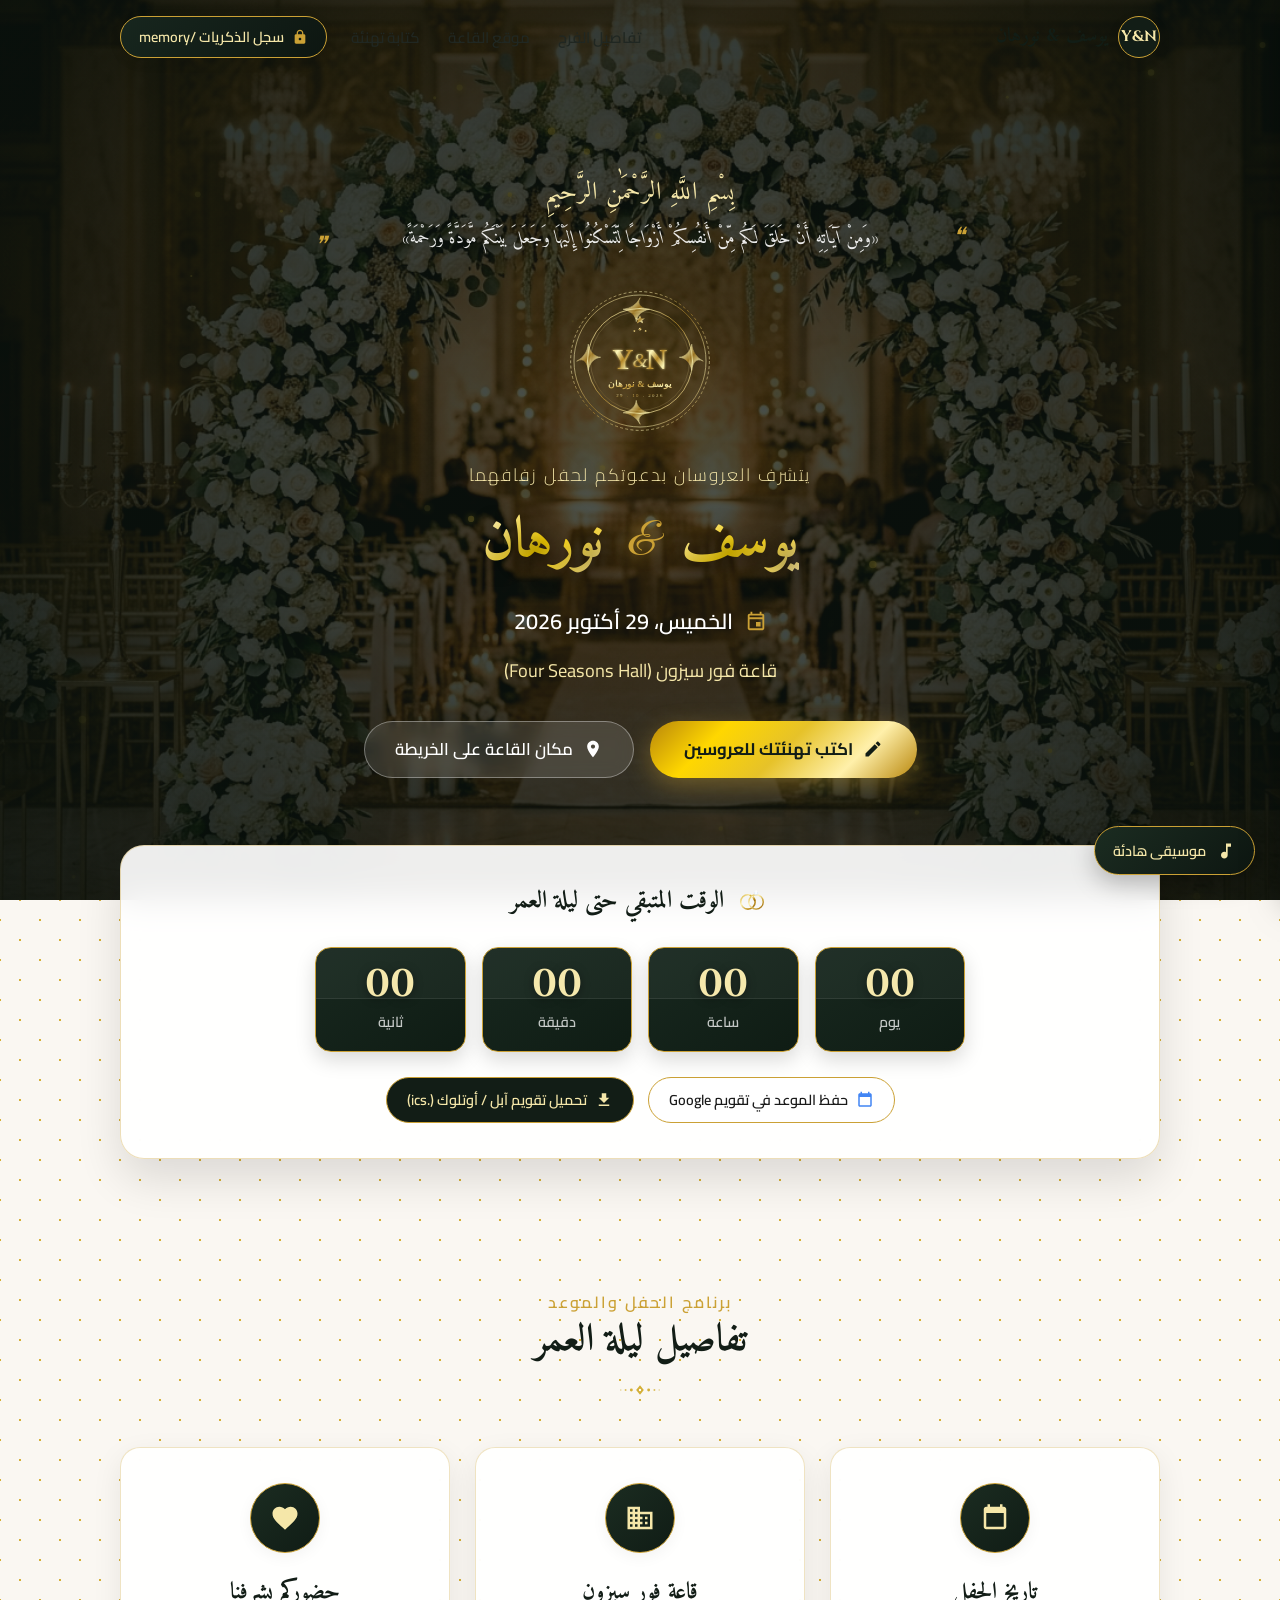
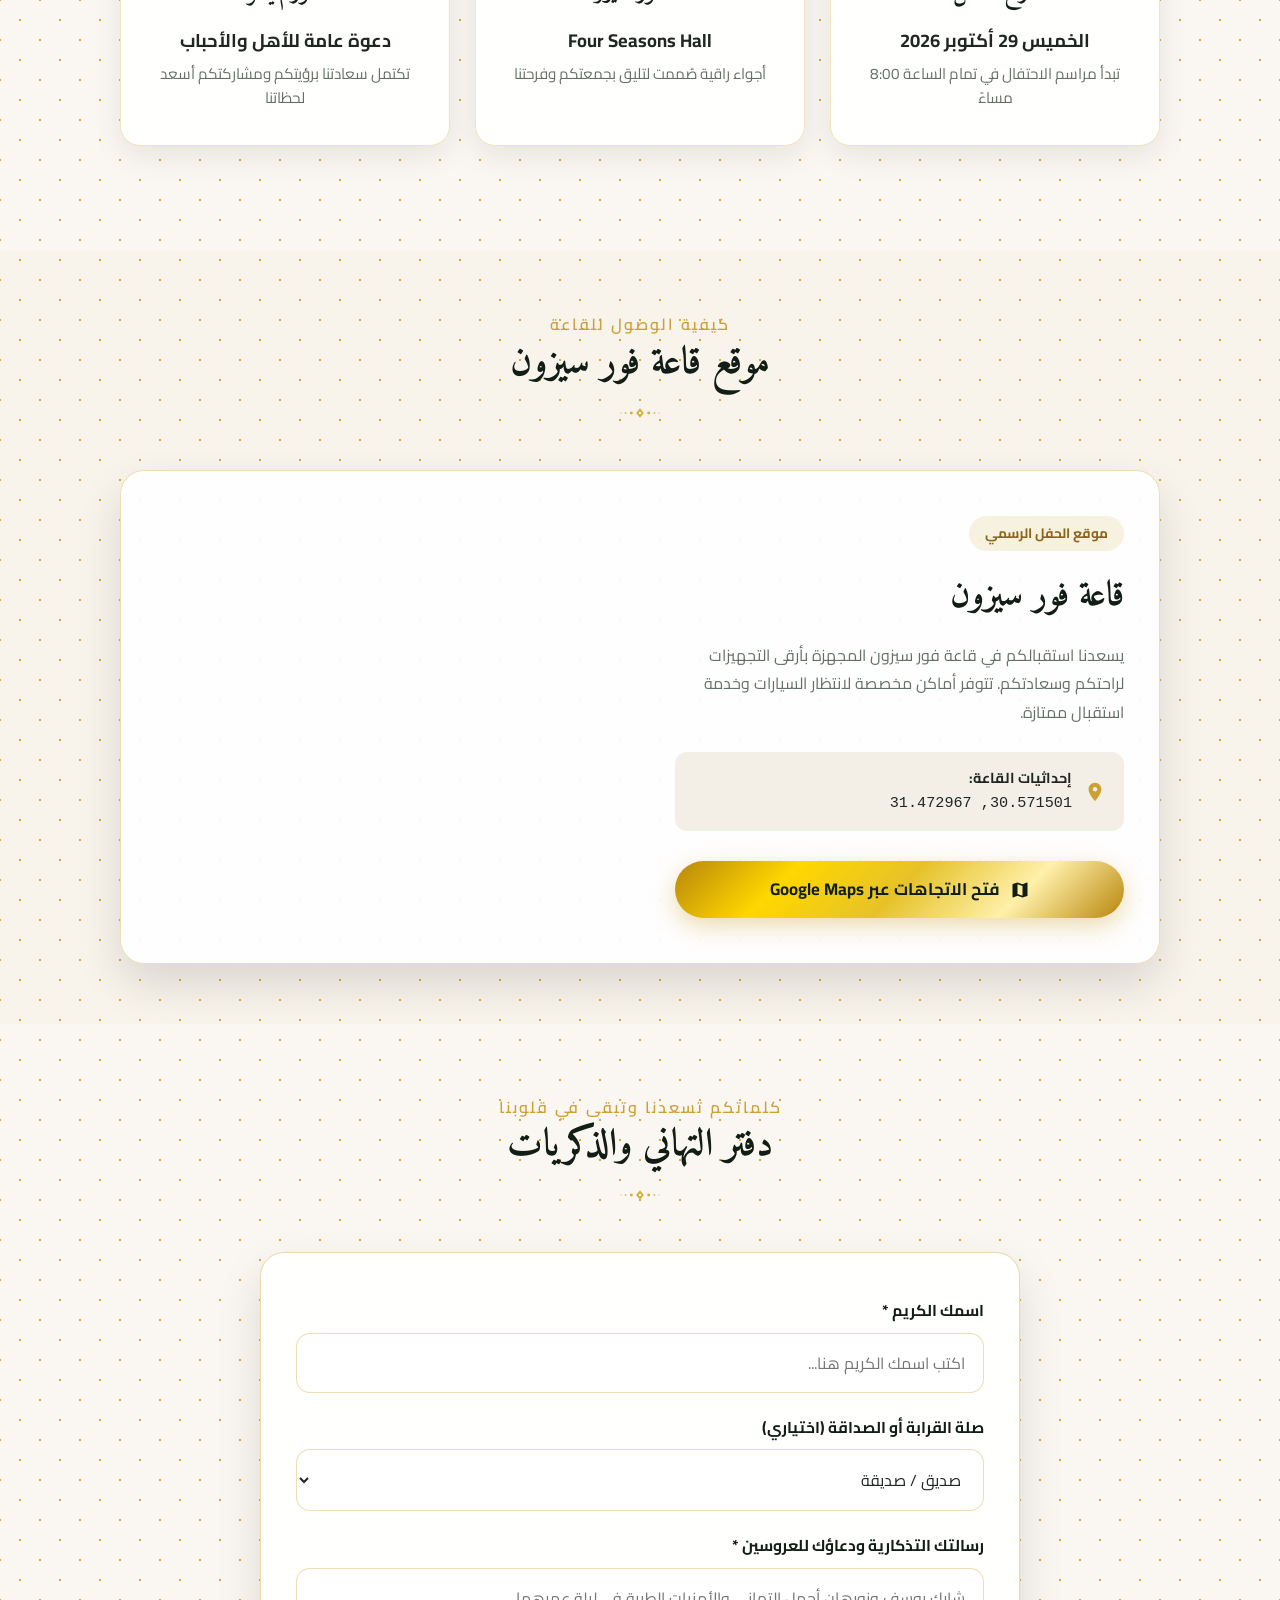
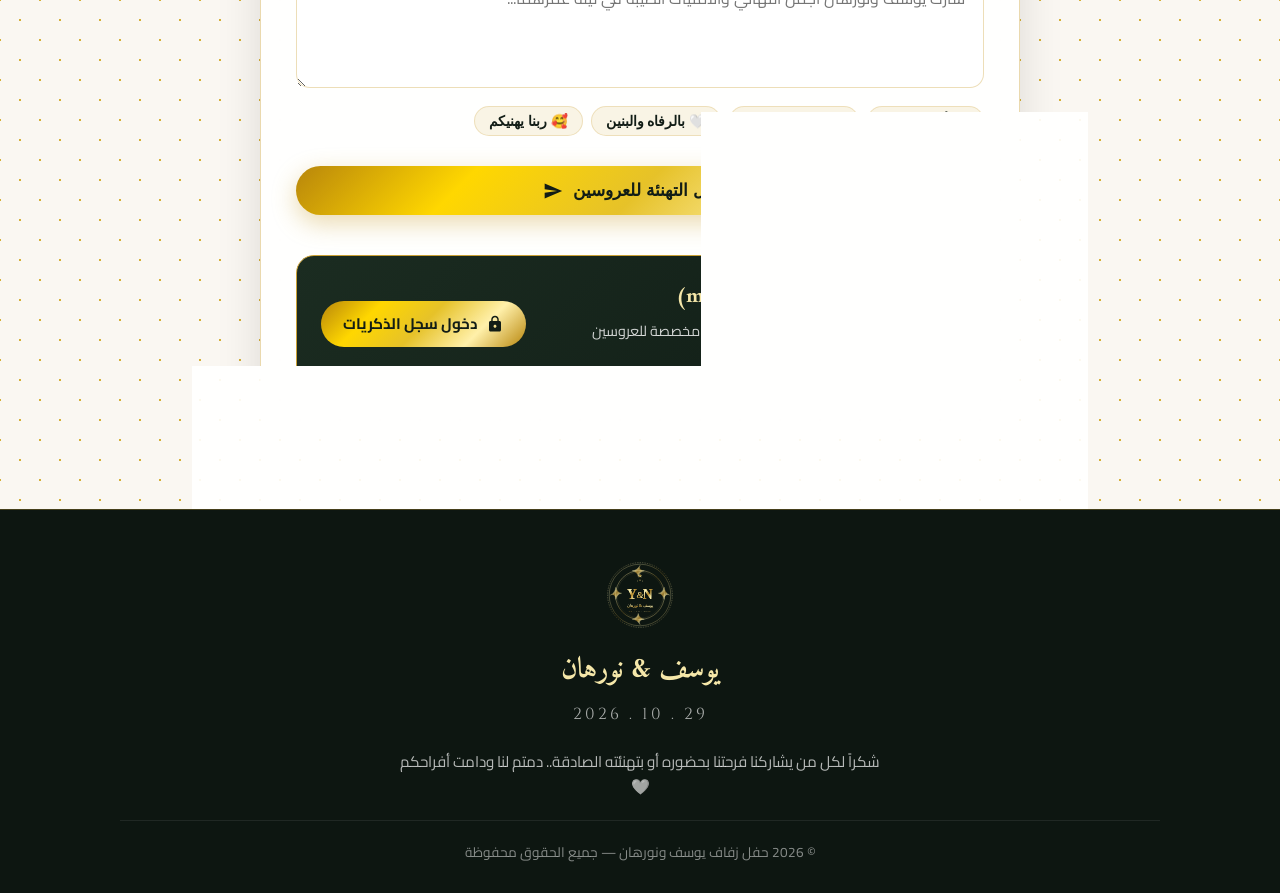
==== weding/index.html @ bd4fce5c "Add files via upload" ====
<!DOCTYPE html>
<html lang="ar" dir="rtl">
<head>
  <meta charset="UTF-8">
  <meta name="viewport" content="width=device-width, initial-scale=1.0, viewport-fit=cover">
  <title>دعوة زفاف يوسف & نورهان | Yousef & Norhan</title>
  
  <!-- Mobile & Theme Tags -->
  <meta name="theme-color" content="#121d16">
  <meta name="apple-mobile-web-app-capable" content="yes">
  <meta name="apple-mobile-web-app-status-bar-style" content="black-translucent">
  
  <!-- SEO & Social Meta Tags -->
  <meta name="description" content="يتشرف يوسف ونورهان بدعوتكم لحضور حفل زفافهما المبارك يوم الخميس 29/10/2026 في قاعة فور سيزون.">
  <meta property="og:title" content="دعوة زفاف يوسف & نورهان 💍">
  <meta property="og:description" content="يسعدنا مشاركتكم فرحتنا يوم الخميس 29/10/2026 بقاعة فور سيزون">
  <meta property="og:image" content="assets/images/hero-bg.jpg">
  <meta property="og:type" content="website">

  <!-- Favicon -->
  <link rel="icon" type="image/svg+xml" href="assets/images/favicon.svg">

  <!-- Styles -->
  <link rel="stylesheet" href="css/main.css">
</head>
<body>

  <!-- خلفية الجزيئات الذهبية المتلألئة -->
  <canvas id="particlesCanvas"></canvas>

  <!-- شريط التنقل العلوي المتجاوب -->
  <header class="site-header">
    <div class="container nav-wrap">
      <a href="#hero" class="brand-monogram">
        <div class="monogram-mini">Y&N</div>
        <span class="brand-text">يوسف & نورهان</span>
      </a>

      <!-- القائمة لأجهزة الكمبيوتر والتابلت -->
      <nav class="desktop-nav">
        <ul class="nav-links">
          <li><a href="#details" class="nav-link">تفاصيل الفرح</a></li>
          <li><a href="#location" class="nav-link">موقع القاعة</a></li>
          <li><a href="#guestbook" class="nav-link">كتابة تهنئة</a></li>
          <li>
            <a href="memory" class="nav-memory-btn" title="سجل الذكريات للعروسين">
              <svg viewBox="0 0 24 24" width="16" height="16" fill="currentColor">
                <path d="M18 8h-1V6c0-2.76-2.24-5-5-5S7 3.24 7 6v2H6c-1.1 0-2 .9-2 2v10c0 1.1.9 2 2 2h12c1.1 0 2-.9 2-2V10c0-1.1-.9-2-2-2zm-6 9c-1.1 0-2-.9-2-2s.9-2 2-2 2 .9 2 2-.9 2-2 2zm3.1-9H8.9V6c0-1.71 1.39-3.1 3.1-3.1 1.71 0 3.1 1.39 3.1 3.1v2z"/>
              </svg>
              <span>سجل الذكريات /memory</span>
            </a>
          </li>
        </ul>
      </nav>

      <!-- أدوات التنقل السريع للهواتف الذكية -->
      <div class="mobile-nav-actions">
        <a href="memory" class="mobile-memory-pill" title="سجل الذكريات">
          <svg viewBox="0 0 24 24" width="15" height="15" fill="currentColor">
            <path d="M18 8h-1V6c0-2.76-2.24-5-5-5S7 3.24 7 6v2H6c-1.1 0-2 .9-2 2v10c0 1.1.9 2 2 2h12c1.1 0 2-.9 2-2V10c0-1.1-.9-2-2-2zm-6 9c-1.1 0-2-.9-2-2s.9-2 2-2 2 .9 2 2-.9 2-2 2zm3.1-9H8.9V6c0-1.71 1.39-3.1 3.1-3.1 1.71 0 3.1 1.39 3.1 3.1v2z"/>
          </svg>
          <span>الذكريات</span>
        </a>

        <button id="mobileMenuBtn" class="mobile-menu-toggle" aria-label="فتح القائمة الرئيسية">
          <span></span>
          <span></span>
          <span></span>
        </button>
      </div>
    </div>

    <!-- القائمة الجانبية المنسدلة للهواتف (Mobile Drawer) -->
    <div id="mobileNavDrawer" class="mobile-nav-drawer" aria-hidden="true">
      <div class="mobile-drawer-header">
        <div style="display: flex; align-items: center; gap: 8px;">
          <div class="monogram-mini">Y&N</div>
          <span class="brand-text">يوسف & نورهان</span>
        </div>
        <button id="closeDrawerBtn" class="close-drawer-btn" aria-label="إغلاق القائمة">✕</button>
      </div>

      <ul class="mobile-drawer-links">
        <li><a href="#hero" class="mobile-nav-link">🌸 الرئيسية</a></li>
        <li><a href="#details" class="mobile-nav-link">📅 تفاصيل الموعد والبرنامج</a></li>
        <li><a href="#location" class="mobile-nav-link">📍 موقع قاعة فور سيزون</a></li>
        <li><a href="#guestbook" class="mobile-nav-link">✍️ كتابة تهنئة للعروسين</a></li>
        <li>
          <a href="memory" class="mobile-nav-link memory-highlight">
            <span>📖 سجل الذكريات (/memory)</span>
            <span class="lock-tag">محمي 🔑</span>
          </a>
        </li>
      </ul>

      <div class="mobile-drawer-footer">
        <p>الخميس 29/10/2026 — قاعة فور سيزون</p>
      </div>
    </div>

    <!-- طبقة التعتيم الخلفية عند فتح القائمة على الهاتف -->
    <div id="drawerBackdrop" class="drawer-backdrop"></div>
  </header>

  <!-- القسم الرئيسي (Hero Section) -->
  <section id="hero" class="hero-section">
    <div class="hero-bg-media">
      <img src="assets/images/hero-bg.jpg" alt="قاعة الزفاف الملكية" loading="eager">
    </div>
    <div class="hero-overlay"></div>

    <div class="container hero-content">
      <!-- البسملة والآية الكريمة -->
      <div class="bismillah-text">بِسْمِ اللَّهِ الرَّحْمَٰنِ الرَّحِيمِ</div>
      <p class="quran-verse">
        «وَمِنْ آيَاتِهِ أَنْ خَلَقَ لَكُم مِّنْ أَنفُسِكُمْ أَزْوَاجًا لِّتَسْكُنُوا إِلَيْهَا وَجَعَلَ بَيْنَكُم مَّوَدَّةً وَرَحْمَةً»
      </p>

      <!-- الشعار الملكي بحرفي العروسين -->
      <div class="hero-monogram-frame">
        <img src="assets/images/monogram.svg" alt="شعار يوسف ونورهان" width="150" height="150">
      </div>

      <div class="invitation-intro">يتشرف العروسان بدعوتكم لحفل زفافهما</div>

      <!-- أسماء العروسين -->
      <div class="couple-names-wrap">
        <span class="groom-name">يوسف</span>
        <span class="couple-ampersand">&amp;</span>
        <span class="bride-name">نورهان</span>
      </div>

      <!-- تاريخ ومكان الحفل -->
      <div class="wedding-date-tagline">
        <svg viewBox="0 0 24 24" width="22" height="22">
          <path d="M19 4h-1V2h-2v2H8V2H6v2H5c-1.11 0-1.99.9-1.99 2L3 20c0 1.1.89 2 2 2h14c1.1 0 2-.9 2-2V6c0-1.1-.9-2-2-2zm0 16H5V10h14v10zm0-12H5V6h14v2zm-7 5h5v5h-5z"/>
        </svg>
        <span>الخميس، 29 أكتوبر 2026</span>
      </div>

      <div class="wedding-venue-tagline">
        <span>قاعة فور سيزون (Four Seasons Hall)</span>
      </div>

      <!-- أزرار التفاعل السريع -->
      <div class="hero-actions">
        <a href="#guestbook" class="btn-luxury-primary">
          <svg viewBox="0 0 24 24" width="20" height="20" fill="currentColor">
            <path d="M3 17.25V21h3.75L17.81 9.94l-3.75-3.75L3 17.25zM20.71 7.04c.39-.39.39-1.02 0-1.41l-2.34-2.34c-.39-.39-1.02-.39-1.41 0l-1.83 1.83 3.75 3.75 1.83-1.83z"/>
          </svg>
          <span>اكتب تهنئتك للعروسين</span>
        </a>

        <a href="#location" class="btn-luxury-secondary">
          <svg viewBox="0 0 24 24" width="20" height="20" fill="currentColor">
            <path d="M12 2C8.13 2 5 5.13 5 9c0 5.25 7 13 7 13s7-7.75 7-13c0-3.87-3.13-7-7-7zm0 9.5c-1.38 0-2.5-1.12-2.5-2.5s1.12-2.5 2.5-2.5 2.5 1.12 2.5 2.5-1.12 2.5-2.5 2.5z"/>
          </svg>
          <span>مكان القاعة على الخريطة</span>
        </a>
      </div>
    </div>
  </section>

  <!-- قسم العداد التنازلي وحفظ التاريخ -->
  <section class="countdown-section">
    <div class="container">
      <div class="countdown-card">
        <h3 class="countdown-title">
          <img src="assets/images/rings.svg" alt="خواتم الزفاف" width="36" height="24">
          <span>الوقت المتبقي حتى ليلة العمر</span>
        </h3>

        <div class="countdown-grid">
          <div class="countdown-box">
            <div class="countdown-number" id="cdDays">00</div>
            <div class="countdown-label">يوم</div>
          </div>
          <div class="countdown-box">
            <div class="countdown-number" id="cdHours">00</div>
            <div class="countdown-label">ساعة</div>
          </div>
          <div class="countdown-box">
            <div class="countdown-number" id="cdMinutes">00</div>
            <div class="countdown-label">دقيقة</div>
          </div>
          <div class="countdown-box">
            <div class="countdown-number" id="cdSeconds">00</div>
            <div class="countdown-label">ثانية</div>
          </div>
        </div>

        <div class="save-date-actions">
          <a id="btnSaveGoogle" class="btn-cal btn-cal-google" href="#">
            <svg viewBox="0 0 24 24" width="18" height="18" fill="#4285F4">
              <path d="M19 3h-1V1h-2v2H8V1H6v2H5c-1.1 0-2 .9-2 2v14c0 1.1.9 2 2 2h14c1.1 0 2-.9 2-2V5c0-1.1-.9-2-2-2zm0 16H5V8h14v11z"/>
            </svg>
            <span>حفظ الموعد في تقويم Google</span>
          </a>

          <a id="btnSaveIcs" class="btn-cal btn-cal-ics" href="#">
            <svg viewBox="0 0 24 24" width="18" height="18" fill="currentColor">
              <path d="M19 9h-4V3H9v6H5l7 7 7-7zM5 18v2h14v-2H5z"/>
            </svg>
            <span>تحميل تقويم آبل / أوتلوك (.ics)</span>
          </a>
        </div>
      </div>
    </div>
  </section>

  <!-- تفاصيل حفل الزفاف -->
  <section id="details" class="section-wrapper">
    <div class="container">
      <div class="section-header">
        <span class="section-subtitle">برنامج الحفل والموعد</span>
        <h2 class="section-title">تفاصيل ليلة العمر</h2>
        <img src="assets/images/divider.svg" alt="فاصل زخرفي" class="luxury-divider">
      </div>

      <div class="event-details-grid">
        <!-- بطاقة الموعد -->
        <div class="detail-card">
          <div class="detail-icon-wrap">
            <svg viewBox="0 0 24 24" width="30" height="30" fill="currentColor">
              <path d="M19 3h-1V1h-2v2H8V1H6v2H5c-1.1 0-2 .9-2 2v14c0 1.1.9 2 2 2h14c1.1 0 2-.9 2-2V5c0-1.1-.9-2-2-2zm0 16H5V8h14v11z"/>
            </svg>
          </div>
          <h3 class="detail-card-title">تاريخ الحفل</h3>
          <p class="detail-card-info">الخميس 29 أكتوبر 2026</p>
          <p class="detail-card-sub">تبدأ مراسم الاحتفال في تمام الساعة 8:00 مساءً</p>
        </div>

        <!-- بطاقة القاعة -->
        <div class="detail-card">
          <div class="detail-icon-wrap">
            <svg viewBox="0 0 24 24" width="30" height="30" fill="currentColor">
              <path d="M12 7V3H2v18h20V7H12zM6 19H4v-2h2v2zm0-4H4v-2h2v2zm0-4H4V9h2v2zm0-4H4V5h2v2zm4 12H8v-2h2v2zm0-4H8v-2h2v2zm0-4H8V9h2v2zm0-4H8V5h2v2zm10 12h-8v-2h2v-2h-2v-2h2v-2h-2V9h8v10zm-2-8h-2v2h2v-2zm0 4h-2v2h2v-2z"/>
            </svg>
          </div>
          <h3 class="detail-card-title">قاعة فور سيزون</h3>
          <p class="detail-card-info">Four Seasons Hall</p>
          <p class="detail-card-sub">أجواء راقية صُممت لتليق بجمعتكم وفرحتنا</p>
        </div>

        <!-- بطاقة الحضور -->
        <div class="detail-card">
          <div class="detail-icon-wrap">
            <svg viewBox="0 0 24 24" width="30" height="30" fill="currentColor">
              <path d="M12 21.35l-1.45-1.32C5.4 15.36 2 12.28 2 8.5 2 5.42 4.42 3 7.5 3c1.74 0 3.41.81 4.5 2.09C13.09 3.81 14.76 3 16.5 3 19.58 3 22 5.42 22 8.5c0 3.78-3.4 6.86-8.55 11.54L12 21.35z"/>
            </svg>
          </div>
          <h3 class="detail-card-title">حضوركم يشرفنا</h3>
          <p class="detail-card-info">دعوة عامة للأهل والأحباب</p>
          <p class="detail-card-sub">تكتمل سعادتنا برؤيتكم ومشاركتكم أسعد لحظاتنا</p>
        </div>
      </div>
    </div>
  </section>

  <!-- موقع القاعة على الخريطة -->
  <section id="location" class="section-wrapper" style="background: rgba(203, 161, 53, 0.04);">
    <div class="container">
      <div class="section-header">
        <span class="section-subtitle">كيفية الوصول للقاعة</span>
        <h2 class="section-title">موقع قاعة فور سيزون</h2>
        <img src="assets/images/divider.svg" alt="فاصل زخرفي" class="luxury-divider">
      </div>

      <div class="venue-map-card">
        <div class="venue-info-pane">
          <span class="venue-badge">موقع الحفل الرسمي</span>
          <h3 class="venue-hall-name">قاعة فور سيزون</h3>
          <p class="venue-desc">
            يسعدنا استقبالكم في قاعة فور سيزون المجهزة بأرقى التجهيزات لراحتكم وسعادتكم. تتوفر أماكن مخصصة لانتظار السيارات وخدمة استقبال ممتازة.
          </p>

          <div class="venue-coords-box">
            <svg viewBox="0 0 24 24" width="22" height="22">
              <path d="M12 2C8.13 2 5 5.13 5 9c0 5.25 7 13 7 13s7-7.75 7-13c0-3.87-3.13-7-7-7zm0 9.5c-1.38 0-2.5-1.12-2.5-2.5s1.12-2.5 2.5-2.5 2.5 1.12 2.5 2.5-1.12 2.5-2.5 2.5z"/>
            </svg>
            <div>
              <strong>إحداثيات القاعة:</strong><br>
              <span style="font-family: monospace; font-size: 0.95rem;">30.571501, 31.472967</span>
            </div>
          </div>

          <div>
            <a href="https://maps.google.com/?q=30.571501,31.472967" target="_blank" rel="noopener noreferrer" class="btn-luxury-primary" style="width: 100%;">
              <svg viewBox="0 0 24 24" width="20" height="20" fill="currentColor">
                <path d="M20.5 3l-.16.03L15 5.1 9 3 3.36 4.9c-.21.07-.36.25-.36.48V20.5c0 .28.22.5.5.5l.16-.03L9 18.9l6 2.1 5.64-1.9c.21-.07.36-.25.36-.48V3.5c0-.28-.22-.5-.5-.5zM15 19l-6-2.11V5l6 2.11V19z"/>
              </svg>
              <span>فتح الاتجاهات عبر Google Maps</span>
            </a>
          </div>
        </div>

        <div class="venue-map-pane">
          <!-- Google Maps Embed for Coordinates: 30.571501, 31.472967 -->
          <iframe 
            src="https://maps.google.com/maps?q=30.571501,31.472967&hl=ar&z=15&output=embed"
            allowfullscreen="" 
            loading="lazy" 
            referrerpolicy="no-referrer-when-downgrade"
            title="خريطة موقع قاعة فور سيزون">
          </iframe>
        </div>
      </div>
    </div>
  </section>

  <!-- سجل التهاني والرسائل التذكارية -->
  <section id="guestbook" class="guestbook-section">
    <div class="container">
      <div class="section-header">
        <span class="section-subtitle">كلماتكم تسعدنا وتبقى في قلوبنا</span>
        <h2 class="section-title">دفتر التهاني والذكريات</h2>
        <img src="assets/images/divider.svg" alt="فاصل زخرفي" class="luxury-divider">
      </div>

      <div class="guestbook-card">
        <form id="weddingGuestbookForm">
          <div class="form-group">
            <label for="guestName" class="form-label">اسمك الكريم *</label>
            <input type="text" id="guestName" class="form-input" placeholder="اكتب اسمك الكريم هنا..." required>
          </div>

          <div class="form-group">
            <label for="guestRelation" class="form-label">صلة القرابة أو الصداقة (اختياري)</label>
            <select id="guestRelation" class="form-select">
              <option value="صديق / صديقة">صديق / صديقة</option>
              <option value="عائلة العريس">عائلة العريس</option>
              <option value="عائلة العروسة">عائلة العروسة</option>
              <option value="زميل / زميلة عمل">زميل / زميلة عمل</option>
              <option value="أهل وأقارب">أهل وأقارب</option>
              <option value="مهنئ كريم">مهنئ كريم</option>
            </select>
          </div>

          <div class="form-group">
            <label for="guestMessage" class="form-label">رسالتك التذكارية ودعاؤك للعروسين *</label>
            <textarea id="guestMessage" class="form-textarea" placeholder="شارك يوسف ونورهان أجمل التهاني والأمنيات الطيبة في ليلة عمرهما..." required></textarea>

            <div class="quick-tags-wrap">
              <button type="button" class="tag-btn" data-text="ألف مبروك يا أجمل عرسان! 🎉💍">🎉 ألف مبروك</button>
              <button type="button" class="tag-btn" data-text="بارك الله لكما وبارك عليكما وجمع بينكما في خير ✨">✨ بارك الله لكما</button>
              <button type="button" class="tag-btn" data-text="بالرفاه والبنين وحياة كلها سعادة وهنا يا رب 🤍">🤍 بالرفاه والبنين</button>
              <button type="button" class="tag-btn" data-text="فرحتي بيكم متتوصفش، ربنا يسعدكم ويهنيكم دايماً 🥰">🥰 ربنا يهنيكم</button>
            </div>
          </div>

          <div class="submit-wrap">
            <button type="submit" id="btnSubmitWish" class="btn-luxury-primary" style="width: 100%;">
              <span>إرسال التهنئة للعروسين</span>
              <svg viewBox="0 0 24 24" width="20" height="20" fill="currentColor">
                <path d="M2.01 21L23 12 2.01 3 2 10l15 2-15 2z"/>
              </svg>
            </button>
          </div>

          <div id="feedbackSuccess" class="alert-feedback alert-success"></div>
          <div id="feedbackError" class="alert-feedback alert-error"></div>
        </form>

        <!-- رابط الانتقال لصفحة الذكريات المحمية -->
        <div class="memory-link-banner">
          <div class="memory-banner-text">
            <h4>📖 صفحة سجل الذكريات (/memory)</h4>
            <p>تُعرض كافة رسائل وتهاني الأحباب في صفحة مخصصة للعروسين ومحمية بكلمة مرور.</p>
          </div>
          <a href="memory" class="btn-enter-memory">
            <svg viewBox="0 0 24 24" width="18" height="18" fill="currentColor">
              <path d="M18 8h-1V6c0-2.76-2.24-5-5-5S7 3.24 7 6v2H6c-1.1 0-2 .9-2 2v10c0 1.1.9 2 2 2h12c1.1 0 2-.9 2-2V10c0-1.1-.9-2-2-2zm-6 9c-1.1 0-2-.9-2-2s.9-2 2-2 2 .9 2 2-.9 2-2 2zm3.1-9H8.9V6c0-1.71 1.39-3.1 3.1-3.1 1.71 0 3.1 1.39 3.1 3.1v2z"/>
            </svg>
            <span>دخول سجل الذكريات</span>
          </a>
        </div>
      </div>
    </div>
  </section>

  <!-- زر تشغيل الموسيقى الرومانسية الهادئة -->
  <button id="musicToggleBtn" class="floating-music-btn" aria-label="تشغيل موسيقى الزفاف الهادئة">
    <span class="music-icon">
      <svg viewBox="0 0 24 24" width="20" height="20" fill="currentColor">
        <path d="M12 3v10.55c-.59-.34-1.27-.55-2-.55-2.21 0-4 1.79-4 4s1.79 4 4 4 4-1.79 4-4V7h4V3h-6z"/>
      </svg>
    </span>
    <span class="music-label">موسيقى هادئة</span>
  </button>

  <!-- تذييل الصفحة -->
  <footer class="site-footer">
    <div class="container">
      <div class="footer-monogram">
        <img src="assets/images/monogram.svg" alt="Y & N" width="70" height="70">
      </div>
      <h3 class="footer-names">يوسف &amp; نورهان</h3>
      <p class="footer-date">29 . 10 . 2026</p>
      <p style="color: rgba(255, 255, 255, 0.7); max-width: 500px; margin: 0 auto 20px; font-size: 0.95rem;">
        شكراً لكل من يشاركنا فرحتنا بحضوره أو بتهنئته الصادقة.. دمتم لنا ودامت أفراحكم 🤍
      </p>
      <div class="footer-copyright">
        © 2026 حفل زفاف يوسف ونورهان — جميع الحقوق محفوظة
      </div>
    </div>
  </footer>

  <!-- Scripts -->
  <script src="js/audio.js"></script>
  <script src="js/app.js"></script>
</body>
</html>
---- weding/css/main.css ----
/* ==========================================================================
   دعوة زفاف يوسف ونورهان | Yousef & Norhan Wedding
   Design System & Luxury Wedding Styles
   ========================================================================== */

@import url('https://fonts.googleapis.com/css2?family=Amiri:ital,wght@0,400;0,700;1,400&family=Cairo:wght@300;400;600;700;900&family=Cinzel:wght@400;600;700;800&family=Playfair+Display:ital,wght@0,600;1,400&family=Great+Vibes&display=swap');

:root {
  /* Colors */
  --color-primary: #121d16;
  --color-primary-light: #1b2c21;
  --color-accent-gold: #cba135;
  --color-gold-light: #f5e7a9;
  --color-gold-dark: #8c6518;
  --color-bg-ivory: #faf7f2;
  --color-card-bg: rgba(255, 255, 255, 0.92);
  --color-text-main: #202722;
  --color-text-muted: #647067;
  --color-white: #ffffff;
  
  /* Gradients */
  --grad-gold: linear-gradient(135deg, #b8860b 0%, #ffd700 25%, #e6c229 50%, #fff0aa 75%, #b8860b 100%);
  --grad-gold-text: linear-gradient(135deg, #9b7214 0%, #d4af37 35%, #8f6515 70%, #d4af37 100%);
  --grad-royal-bg: linear-gradient(180deg, rgba(14, 23, 17, 0.94) 0%, rgba(20, 33, 25, 0.96) 100%);
  --grad-card-border: linear-gradient(135deg, rgba(203, 161, 53, 0.6) 0%, rgba(245, 231, 169, 0.2) 50%, rgba(140, 101, 24, 0.6) 100%);
  
  /* Shadows */
  --shadow-sm: 0 4px 15px rgba(0, 0, 0, 0.05);
  --shadow-md: 0 10px 30px rgba(0, 0, 0, 0.08);
  --shadow-lg: 0 20px 45px rgba(0, 0, 0, 0.12);
  --shadow-gold: 0 6px 20px rgba(203, 161, 53, 0.28);
  
  /* Fonts */
  --font-arabic-serif: 'Amiri', serif;
  --font-arabic-sans: 'Cairo', sans-serif;
  --font-english-display: 'Cinzel', serif;
  --font-script: 'Great Vibes', cursive;
}

/* Global Reset */
*, *::before, *::after {
  box-sizing: border-box;
  margin: 0;
  padding: 0;
}

html {
  scroll-behavior: smooth;
  font-size: 16px;
  direction: rtl;
}

body {
  font-family: var(--font-arabic-sans);
  background-color: var(--color-bg-ivory);
  color: var(--color-text-main);
  line-height: 1.7;
  overflow-x: hidden;
  position: relative;
  background-image: 
    radial-gradient(#d4af37 0.75px, transparent 0.75px), 
    radial-gradient(#d4af37 0.75px, var(--color-bg-ivory) 0.75px);
  background-size: 40px 40px;
  background-position: 0 0, 20px 20px;
}

/* Golden Particles Background Canvas */
#particlesCanvas {
  position: fixed;
  top: 0;
  left: 0;
  width: 100vw;
  height: 100vh;
  pointer-events: none;
  z-index: 1;
}

/* Typography Utilities */
.font-serif {
  font-family: var(--font-arabic-serif);
}

.gold-gradient-text {
  background: var(--grad-gold-text);
  -webkit-background-clip: text;
  -webkit-text-fill-color: transparent;
  display: inline-block;
}

/* Container */
.container {
  width: 100%;
  max-width: 1080px;
  margin: 0 auto;
  padding: 0 20px;
  position: relative;
  z-index: 2;
}

/* ==========================================================================
   Header & Navigation Bar
   ========================================================================== */
.site-header {
  position: fixed;
  top: 0;
  left: 0;
  width: 100%;
  z-index: 100;
  transition: all 0.4s ease;
  padding: 16px 0;
}

.site-header.scrolled {
  background: rgba(255, 255, 255, 0.94);
  backdrop-filter: blur(14px);
  box-shadow: 0 4px 20px rgba(0, 0, 0, 0.06);
  padding: 10px 0;
  border-bottom: 1px solid rgba(203, 161, 53, 0.25);
}

.nav-wrap {
  display: flex;
  align-items: center;
  justify-content: space-between;
}

.brand-monogram {
  display: flex;
  align-items: center;
  gap: 10px;
  text-decoration: none;
  color: var(--color-primary);
}

.monogram-mini {
  width: 42px;
  height: 42px;
  border-radius: 50%;
  background: var(--color-primary);
  border: 1px solid var(--color-accent-gold);
  display: flex;
  align-items: center;
  justify-content: center;
  color: var(--color-gold-light);
  font-family: var(--font-english-display);
  font-weight: 700;
  font-size: 15px;
  box-shadow: var(--shadow-sm);
}

.brand-text {
  font-family: var(--font-arabic-serif);
  font-size: 1.25rem;
  font-weight: 700;
  color: var(--color-primary);
}

.nav-links {
  display: flex;
  align-items: center;
  gap: 20px;
  list-style: none;
}

.nav-link {
  text-decoration: none;
  color: var(--color-text-main);
  font-weight: 600;
  font-size: 0.95rem;
  transition: color 0.3s ease;
  position: relative;
  padding: 6px 4px;
}

.nav-link:hover {
  color: var(--color-accent-gold);
}

.nav-memory-btn {
  display: inline-flex;
  align-items: center;
  gap: 8px;
  padding: 8px 18px;
  background: linear-gradient(135deg, #17261e 0%, #0d1611 100%);
  color: var(--color-gold-light) !important;
  border: 1px solid var(--color-accent-gold);
  border-radius: 30px;
  text-decoration: none;
  font-weight: 600;
  font-size: 0.9rem;
  transition: all 0.3s ease;
  box-shadow: var(--shadow-sm);
}

.nav-memory-btn:hover {
  transform: translateY(-2px);
  box-shadow: var(--shadow-gold);
  background: linear-gradient(135deg, #22372b 0%, #17261e 100%);
}

.nav-memory-btn svg {
  fill: var(--color-accent-gold);
}

/* Mobile Header Actions */
.mobile-nav-actions {
  display: none;
  align-items: center;
  gap: 10px;
}

.mobile-memory-pill {
  display: inline-flex;
  align-items: center;
  gap: 6px;
  padding: 6px 13px;
  background: linear-gradient(135deg, #17261e 0%, #0d1611 100%);
  color: var(--color-gold-light) !important;
  border: 1px solid var(--color-accent-gold);
  border-radius: 20px;
  text-decoration: none;
  font-weight: 700;
  font-size: 0.82rem;
  transition: all 0.2s ease;
}

.mobile-memory-pill:active {
  transform: scale(0.96);
}

.mobile-memory-pill svg {
  fill: var(--color-accent-gold);
}

.mobile-menu-toggle {
  background: rgba(255, 255, 255, 0.95);
  border: 1.5px solid var(--color-accent-gold);
  width: 42px;
  height: 42px;
  border-radius: 12px;
  display: flex;
  flex-direction: column;
  align-items: center;
  justify-content: center;
  gap: 5px;
  cursor: pointer;
  padding: 0;
  transition: all 0.25s ease;
  box-shadow: var(--shadow-sm);
}

.mobile-menu-toggle span {
  display: block;
  width: 20px;
  height: 2px;
  background-color: var(--color-primary);
  border-radius: 2px;
  transition: all 0.3s ease;
}

.mobile-menu-toggle:active {
  transform: scale(0.94);
  background: var(--color-gold-light);
}

/* Mobile Drawer Overlay */
.drawer-backdrop {
  position: fixed;
  top: 0;
  left: 0;
  width: 100vw;
  height: 100vh;
  background: rgba(0, 0, 0, 0.65);
  backdrop-filter: blur(5px);
  -webkit-backdrop-filter: blur(5px);
  z-index: 1000;
  opacity: 0;
  pointer-events: none;
  transition: opacity 0.3s ease;
}

.drawer-backdrop.active {
  opacity: 1;
  pointer-events: auto;
}

.mobile-nav-drawer {
  position: fixed;
  top: 0;
  right: -320px;
  width: 300px;
  max-width: 86vw;
  height: 100%;
  height: 100dvh;
  background: rgba(18, 29, 22, 0.98);
  backdrop-filter: blur(20px);
  -webkit-backdrop-filter: blur(20px);
  border-left: 1px solid var(--color-accent-gold);
  z-index: 1001;
  padding: 24px 20px;
  display: flex;
  flex-direction: column;
  justify-content: space-between;
  box-shadow: -10px 0 35px rgba(0, 0, 0, 0.5);
  transition: right 0.35s cubic-bezier(0.2, 0.9, 0.3, 1);
}

.mobile-nav-drawer.open {
  right: 0;
}

.mobile-drawer-header {
  display: flex;
  align-items: center;
  justify-content: space-between;
  border-bottom: 1px solid rgba(203, 161, 53, 0.25);
  padding-bottom: 16px;
  margin-bottom: 20px;
}

.mobile-drawer-header .brand-text {
  color: var(--color-gold-light);
  font-size: 1.2rem;
}

.close-drawer-btn {
  background: rgba(255, 255, 255, 0.1);
  border: 1px solid rgba(203, 161, 53, 0.3);
  color: #fff;
  width: 36px;
  height: 36px;
  border-radius: 50%;
  font-size: 1.1rem;
  display: flex;
  align-items: center;
  justify-content: center;
  cursor: pointer;
  transition: all 0.2s;
}

.close-drawer-btn:active {
  transform: scale(0.9);
  background: rgba(203, 161, 53, 0.35);
  color: var(--color-gold-light);
}

.mobile-drawer-links {
  list-style: none;
  display: flex;
  flex-direction: column;
  gap: 8px;
  flex: 1;
}

.mobile-nav-link {
  display: flex;
  align-items: center;
  justify-content: space-between;
  padding: 13px 16px;
  border-radius: 12px;
  text-decoration: none;
  color: #fff;
  font-weight: 600;
  font-size: 0.98rem;
  transition: all 0.2s ease;
  background: rgba(255, 255, 255, 0.04);
  border: 1px solid transparent;
}

.mobile-nav-link:active {
  background: rgba(203, 161, 53, 0.2);
  border-color: rgba(203, 161, 53, 0.35);
  color: var(--color-gold-light);
  transform: translateX(-4px);
}

.mobile-nav-link.memory-highlight {
  background: linear-gradient(135deg, rgba(203, 161, 53, 0.28) 0%, rgba(203, 161, 53, 0.08) 100%);
  border: 1px solid var(--color-accent-gold);
  color: var(--color-gold-light);
  margin-top: 10px;
}

.lock-tag {
  font-size: 0.72rem;
  padding: 3px 8px;
  border-radius: 10px;
  background: rgba(0, 0, 0, 0.45);
  color: var(--color-accent-gold);
  border: 1px solid rgba(203, 161, 53, 0.3);
}

.mobile-drawer-footer {
  border-top: 1px solid rgba(255, 255, 255, 0.1);
  padding-top: 16px;
  text-align: center;
  font-size: 0.8rem;
  color: rgba(255, 255, 255, 0.6);
}

/* ==========================================================================
   Hero Section
   ========================================================================== */
.hero-section {
  position: relative;
  min-height: 100vh;
  display: flex;
  align-items: center;
  justify-content: center;
  text-align: center;
  padding: 120px 20px 70px;
  overflow: hidden;
}

.hero-bg-media {
  position: absolute;
  top: 0;
  left: 0;
  width: 100%;
  height: 100%;
  z-index: 0;
}

.hero-bg-media img {
  width: 100%;
  height: 100%;
  object-fit: cover;
  object-position: center;
  filter: brightness(0.62) contrast(1.05);
}

.hero-overlay {
  position: absolute;
  top: 0;
  left: 0;
  width: 100%;
  height: 100%;
  background: radial-gradient(circle at center, rgba(16, 26, 20, 0.55) 0%, rgba(10, 18, 13, 0.88) 100%);
  z-index: 1;
}

.hero-content {
  position: relative;
  z-index: 2;
  max-width: 860px;
  margin: 0 auto;
  color: var(--color-white);
  padding: 40px 24px;
}

/* Islamic Bismillah & Ayah */
.bismillah-text {
  font-family: var(--font-arabic-serif);
  font-size: 1.55rem;
  color: var(--color-gold-light);
  margin-bottom: 8px;
  letter-spacing: 1px;
}

.quran-verse {
  font-family: var(--font-arabic-serif);
  font-size: 1.15rem;
  font-style: italic;
  color: rgba(255, 255, 255, 0.9);
  max-width: 650px;
  margin: 0 auto 30px;
  line-height: 1.8;
  position: relative;
  padding: 0 25px;
}

.quran-verse::before,
.quran-verse::after {
  content: '❝';
  font-family: serif;
  color: var(--color-accent-gold);
  font-size: 1.4rem;
  position: absolute;
}
.quran-verse::before { right: 0; top: -6px; }
.quran-verse::after { content: '❞'; left: 0; bottom: -10px; }

/* Royal Monogram Frame in Hero */
.hero-monogram-frame {
  width: 150px;
  height: 150px;
  margin: 0 auto 24px;
  filter: drop-shadow(0 8px 25px rgba(203, 161, 53, 0.55));
  animation: floatSubtle 4s ease-in-out infinite;
}

@keyframes floatSubtle {
  0%, 100% { transform: translateY(0); }
  50% { transform: translateY(-8px); }
}

.invitation-intro {
  font-size: 1.1rem;
  letter-spacing: 2px;
  text-transform: uppercase;
  color: var(--color-gold-light);
  margin-bottom: 12px;
  font-weight: 300;
}

/* Couple Names */
.couple-names-wrap {
  display: flex;
  align-items: center;
  justify-content: center;
  gap: 16px;
  margin-bottom: 20px;
  flex-wrap: wrap;
}

.groom-name, .bride-name {
  font-family: var(--font-arabic-serif);
  font-size: 3.5rem;
  font-weight: 700;
  color: #fff;
  text-shadow: 0 4px 20px rgba(0, 0, 0, 0.6);
  line-height: 1.2;
}

.groom-name {
  background: linear-gradient(135deg, #fff7dc 0%, #ffd700 50%, #f4e19c 100%);
  -webkit-background-clip: text;
  -webkit-text-fill-color: transparent;
}

.bride-name {
  background: linear-gradient(135deg, #fff7dc 0%, #ffd700 50%, #f4e19c 100%);
  -webkit-background-clip: text;
  -webkit-text-fill-color: transparent;
}

.couple-ampersand {
  font-family: var(--font-script);
  font-size: 3rem;
  color: var(--color-accent-gold);
  margin: 0 8px;
  text-shadow: 0 0 15px rgba(203, 161, 53, 0.7);
}

.wedding-date-tagline {
  font-size: 1.35rem;
  font-weight: 600;
  color: #ffffff;
  margin-bottom: 15px;
  display: flex;
  align-items: center;
  justify-content: center;
  gap: 12px;
}

.wedding-date-tagline svg {
  fill: var(--color-accent-gold);
}

.wedding-venue-tagline {
  font-size: 1.15rem;
  color: var(--color-gold-light);
  margin-bottom: 35px;
}

/* Hero CTA Buttons */
.hero-actions {
  display: flex;
  align-items: center;
  justify-content: center;
  gap: 16px;
  flex-wrap: wrap;
}

.btn-luxury-primary {
  display: inline-flex;
  align-items: center;
  justify-content: center;
  gap: 10px;
  padding: 14px 34px;
  background: var(--grad-gold);
  color: #121d16;
  font-weight: 700;
  font-size: 1.05rem;
  border-radius: 40px;
  text-decoration: none;
  border: none;
  cursor: pointer;
  transition: all 0.35s cubic-bezier(0.165, 0.84, 0.44, 1);
  box-shadow: 0 8px 25px rgba(203, 161, 53, 0.4);
}

.btn-luxury-primary:hover {
  transform: translateY(-3px) scale(1.02);
  box-shadow: 0 12px 30px rgba(203, 161, 53, 0.6);
  filter: brightness(1.06);
}

.btn-luxury-secondary {
  display: inline-flex;
  align-items: center;
  justify-content: center;
  gap: 10px;
  padding: 13px 30px;
  background: rgba(255, 255, 255, 0.12);
  backdrop-filter: blur(8px);
  color: #ffffff;
  font-weight: 600;
  font-size: 1.05rem;
  border-radius: 40px;
  text-decoration: none;
  border: 1px solid rgba(255, 255, 255, 0.35);
  cursor: pointer;
  transition: all 0.3s ease;
}

.btn-luxury-secondary:hover {
  background: rgba(255, 255, 255, 0.22);
  border-color: var(--color-accent-gold);
  color: var(--color-gold-light);
  transform: translateY(-2px);
}

/* ==========================================================================
   Countdown Section
   ========================================================================== */
.countdown-section {
  position: relative;
  z-index: 10;
  margin-top: -55px;
  margin-bottom: 70px;
}

.countdown-card {
  background: var(--color-card-bg);
  backdrop-filter: blur(16px);
  border-radius: 24px;
  padding: 35px 25px;
  box-shadow: var(--shadow-lg);
  border: 1px solid rgba(203, 161, 53, 0.35);
  text-align: center;
  position: relative;
}

.countdown-title {
  font-family: var(--font-arabic-serif);
  font-size: 1.5rem;
  color: var(--color-primary);
  margin-bottom: 25px;
  display: flex;
  align-items: center;
  justify-content: center;
  gap: 10px;
}

.countdown-grid {
  display: grid;
  grid-template-columns: repeat(4, 1fr);
  gap: 16px;
  max-width: 650px;
  margin: 0 auto 25px;
}

.countdown-box {
  background: linear-gradient(145deg, #18281f 0%, #0f1c14 100%);
  border: 1px solid var(--color-accent-gold);
  border-radius: 16px;
  padding: 16px 8px;
  box-shadow: 0 8px 20px rgba(0, 0, 0, 0.15);
  position: relative;
  overflow: hidden;
}

.countdown-box::before {
  content: '';
  position: absolute;
  top: 0;
  left: 0;
  width: 100%;
  height: 50%;
  background: rgba(255, 255, 255, 0.04);
  border-bottom: 1px solid rgba(255, 255, 255, 0.08);
}

.countdown-number {
  font-family: var(--font-english-display);
  font-size: 2.4rem;
  font-weight: 700;
  color: var(--color-gold-light);
  line-height: 1.1;
  margin-bottom: 4px;
  text-shadow: 0 2px 8px rgba(0, 0, 0, 0.5);
}

.countdown-label {
  font-size: 0.9rem;
  font-weight: 600;
  color: rgba(255, 255, 255, 0.75);
}

.save-date-actions {
  display: flex;
  align-items: center;
  justify-content: center;
  gap: 14px;
  flex-wrap: wrap;
}

.btn-cal {
  display: inline-flex;
  align-items: center;
  gap: 8px;
  padding: 10px 20px;
  border-radius: 25px;
  font-size: 0.9rem;
  font-weight: 600;
  text-decoration: none;
  transition: all 0.3s ease;
  cursor: pointer;
  border: 1px solid var(--color-accent-gold);
}

.btn-cal-google {
  background: #ffffff;
  color: #1a1a1a;
}
.btn-cal-google:hover {
  background: #f8f8f8;
  transform: translateY(-2px);
  box-shadow: var(--shadow-sm);
}

.btn-cal-ics {
  background: var(--color-primary);
  color: var(--color-gold-light);
}
.btn-cal-ics:hover {
  background: var(--color-primary-light);
  transform: translateY(-2px);
  box-shadow: var(--shadow-sm);
}

/* ==========================================================================
   Section Headers & Dividers
   ========================================================================== */
.section-wrapper {
  padding: 60px 0;
  position: relative;
}

.section-header {
  text-align: center;
  margin-bottom: 45px;
}

.section-subtitle {
  font-size: 1rem;
  font-weight: 600;
  color: var(--color-accent-gold);
  letter-spacing: 2px;
  text-transform: uppercase;
  margin-bottom: 8px;
}

.section-title {
  font-family: var(--font-arabic-serif);
  font-size: 2.4rem;
  color: var(--color-primary);
  font-weight: 700;
  line-height: 1.3;
}

.luxury-divider {
  width: 280px;
  height: 24px;
  margin: 12px auto 0;
  display: block;
}

/* ==========================================================================
   Event Details Section
   ========================================================================== */
.event-details-grid {
  display: grid;
  grid-template-columns: repeat(auto-fit, minmax(290px, 1fr));
  gap: 25px;
  margin-bottom: 45px;
}

.detail-card {
  background: var(--color-card-bg);
  backdrop-filter: blur(12px);
  border-radius: 20px;
  padding: 35px 25px;
  text-align: center;
  border: 1px solid rgba(203, 161, 53, 0.3);
  box-shadow: var(--shadow-md);
  transition: all 0.35s ease;
  position: relative;
  overflow: hidden;
}

.detail-card:hover {
  transform: translateY(-6px);
  box-shadow: var(--shadow-lg);
  border-color: var(--color-accent-gold);
}

.detail-icon-wrap {
  width: 70px;
  height: 70px;
  margin: 0 auto 20px;
  border-radius: 50%;
  background: linear-gradient(135deg, #1b2c21 0%, #101c15 100%);
  border: 1.5px solid var(--color-accent-gold);
  display: flex;
  align-items: center;
  justify-content: center;
  color: var(--color-gold-light);
  box-shadow: var(--shadow-sm);
}

.detail-card-title {
  font-family: var(--font-arabic-serif);
  font-size: 1.45rem;
  color: var(--color-primary);
  margin-bottom: 12px;
}

.detail-card-info {
  font-size: 1.15rem;
  font-weight: 700;
  color: var(--color-text-main);
  margin-bottom: 6px;
}

.detail-card-sub {
  font-size: 0.95rem;
  color: var(--color-text-muted);
  line-height: 1.6;
}

/* ==========================================================================
   Location & Map Section
   ========================================================================== */
.venue-map-card {
  background: var(--color-card-bg);
  border-radius: 24px;
  border: 1px solid rgba(203, 161, 53, 0.35);
  box-shadow: var(--shadow-lg);
  overflow: hidden;
  display: grid;
  grid-template-columns: 1fr 1fr;
}

.venue-info-pane {
  padding: 45px 35px;
  display: flex;
  flex-direction: column;
  justify-content: center;
  text-align: right;
}

.venue-badge {
  display: inline-block;
  align-self: flex-start;
  padding: 6px 16px;
  background: rgba(203, 161, 53, 0.15);
  color: var(--color-gold-dark);
  border-radius: 20px;
  font-weight: 700;
  font-size: 0.85rem;
  margin-bottom: 16px;
}

.venue-hall-name {
  font-family: var(--font-arabic-serif);
  font-size: 2.2rem;
  color: var(--color-primary);
  margin-bottom: 14px;
}

.venue-desc {
  font-size: 1rem;
  color: var(--color-text-muted);
  margin-bottom: 25px;
  line-height: 1.8;
}

.venue-coords-box {
  background: #f4efe6;
  border-radius: 12px;
  padding: 14px 18px;
  display: flex;
  align-items: center;
  gap: 12px;
  margin-bottom: 30px;
  font-size: 0.9rem;
  color: var(--color-text-main);
}

.venue-coords-box svg {
  fill: var(--color-accent-gold);
  flex-shrink: 0;
}

.venue-map-pane {
  min-height: 380px;
  position: relative;
}

.venue-map-pane iframe {
  width: 100%;
  height: 100%;
  min-height: 380px;
  border: none;
}

/* ==========================================================================
   Guestbook / Wishes Section
   ========================================================================== */
.guestbook-section {
  padding: 70px 0;
  position: relative;
}

.guestbook-card {
  background: var(--color-card-bg);
  backdrop-filter: blur(14px);
  border-radius: 24px;
  padding: 45px 35px;
  border: 1px solid rgba(203, 161, 53, 0.4);
  box-shadow: var(--shadow-lg);
  max-width: 760px;
  margin: 0 auto;
}

.form-group {
  margin-bottom: 22px;
}

.form-label {
  display: block;
  font-weight: 700;
  font-size: 0.98rem;
  color: var(--color-primary);
  margin-bottom: 8px;
}

.form-input, .form-textarea, .form-select {
  width: 100%;
  padding: 14px 18px;
  border-radius: 14px;
  border: 1.5px solid rgba(203, 161, 53, 0.35);
  background: #ffffff;
  font-family: var(--font-arabic-sans);
  font-size: 1rem;
  color: var(--color-text-main);
  transition: all 0.3s ease;
  outline: none;
}

.form-input:focus, .form-textarea:focus, .form-select:focus {
  border-color: var(--color-accent-gold);
  box-shadow: 0 0 0 4px rgba(203, 161, 53, 0.18);
}

.form-textarea {
  min-height: 120px;
  resize: vertical;
}

/* Quick blessing tags */
.quick-tags-wrap {
  display: flex;
  flex-wrap: wrap;
  gap: 8px;
  margin-top: 10px;
}

.tag-btn {
  padding: 6px 14px;
  border-radius: 20px;
  background: rgba(203, 161, 53, 0.12);
  border: 1px solid rgba(203, 161, 53, 0.25);
  color: var(--color-primary);
  font-size: 0.85rem;
  font-weight: 600;
  cursor: pointer;
  transition: all 0.2s ease;
}

.tag-btn:hover {
  background: var(--color-accent-gold);
  color: #fff;
  transform: translateY(-1px);
}

.submit-wrap {
  text-align: center;
  margin-top: 30px;
}

.alert-feedback {
  padding: 14px 20px;
  border-radius: 12px;
  margin-top: 20px;
  font-weight: 600;
  display: none;
  animation: fadeIn 0.4s ease;
}

.alert-success {
  background: #eafaf1;
  color: #1e7e34;
  border: 1px solid #b7e8ca;
}

.alert-error {
  background: #fdf2f2;
  color: #d92525;
  border: 1px solid #f8c8c8;
}

/* Memory Link Banner */
.memory-link-banner {
  margin-top: 40px;
  padding: 24px;
  background: linear-gradient(135deg, #1b2c21 0%, #101c15 100%);
  border-radius: 18px;
  border: 1px solid var(--color-accent-gold);
  display: flex;
  align-items: center;
  justify-content: space-between;
  gap: 20px;
  color: #fff;
}

.memory-banner-text h4 {
  font-family: var(--font-arabic-serif);
  font-size: 1.3rem;
  color: var(--color-gold-light);
  margin-bottom: 4px;
}

.memory-banner-text p {
  font-size: 0.9rem;
  color: rgba(255, 255, 255, 0.8);
}

.btn-enter-memory {
  display: inline-flex;
  align-items: center;
  gap: 8px;
  padding: 10px 22px;
  background: var(--grad-gold);
  color: #121d16;
  border-radius: 25px;
  font-weight: 700;
  text-decoration: none;
  font-size: 0.95rem;
  white-space: nowrap;
  transition: all 0.3s ease;
}

.btn-enter-memory:hover {
  transform: translateY(-2px);
  box-shadow: var(--shadow-gold);
}

/* ==========================================================================
   Floating Music Button
   ========================================================================== */
.floating-music-btn {
  position: fixed;
  bottom: 25px;
  right: 25px;
  z-index: 99;
  display: flex;
  align-items: center;
  gap: 10px;
  padding: 10px 18px;
  background: linear-gradient(135deg, #1b2c21 0%, #0d1611 100%);
  border: 1.5px solid var(--color-accent-gold);
  color: var(--color-gold-light);
  border-radius: 35px;
  cursor: pointer;
  box-shadow: 0 8px 25px rgba(0, 0, 0, 0.25);
  font-family: var(--font-arabic-sans);
  font-weight: 600;
  font-size: 0.9rem;
  transition: all 0.35s ease;
}

.floating-music-btn:hover {
  transform: scale(1.04);
  box-shadow: 0 10px 30px rgba(203, 161, 53, 0.45);
}

.music-icon {
  display: flex;
  align-items: center;
  justify-content: center;
}

.floating-music-btn.playing .music-icon svg {
  animation: musicPulse 1.2s infinite alternate;
}

@keyframes musicPulse {
  0% { transform: scale(1); filter: drop-shadow(0 0 2px #ffd700); }
  100% { transform: scale(1.2); filter: drop-shadow(0 0 8px #ffd700); }
}

/* ==========================================================================
   Footer
   ========================================================================== */
.site-footer {
  background: #0d1611;
  color: #fff;
  padding: 50px 20px 30px;
  text-align: center;
  border-top: 1px solid rgba(203, 161, 53, 0.3);
  position: relative;
  z-index: 2;
}

.footer-monogram {
  width: 70px;
  height: 70px;
  margin: 0 auto 16px;
}

.footer-names {
  font-family: var(--font-arabic-serif);
  font-size: 1.8rem;
  color: var(--color-gold-light);
  margin-bottom: 6px;
}

.footer-date {
  font-family: var(--font-english-display);
  font-size: 1rem;
  letter-spacing: 3px;
  color: rgba(255, 255, 255, 0.65);
  margin-bottom: 20px;
}

.footer-copyright {
  font-size: 0.85rem;
  color: rgba(255, 255, 255, 0.5);
  padding-top: 20px;
  border-top: 1px solid rgba(255, 255, 255, 0.08);
}

/* ==========================================================================
   Comprehensive Responsive Adaptations for Phones & All Screens
   ========================================================================== */

/* Tablets & Small Laptops (<= 1024px) */
@media (max-width: 1024px) {
  .container {
    padding: 0 20px;
  }
  .groom-name, .bride-name {
    font-size: 3.2rem;
  }
}

/* Medium Devices & Phablets (<= 900px) */
@media (max-width: 900px) {
  .venue-map-card {
    grid-template-columns: 1fr;
  }
  .venue-map-pane {
    min-height: 290px;
    height: 290px;
  }
  .venue-info-pane {
    padding: 35px 25px;
  }
}

/* Mobile Breakpoint - Nav Drawer Activation (<= 768px) */
@media (max-width: 768px) {
  .desktop-nav {
    display: none;
  }
  .mobile-nav-actions {
    display: flex;
  }
  .site-header {
    padding: 10px 0;
  }
  .site-header.scrolled {
    padding: 8px 0;
  }
  .brand-text {
    font-size: 1.15rem;
  }
  .monogram-mini {
    width: 38px;
    height: 38px;
    font-size: 14px;
  }
  .section-wrapper {
    padding: 45px 0;
  }
  .section-header {
    margin-bottom: 30px;
  }
  .section-title {
    font-size: clamp(1.75rem, 6.5vw, 2.2rem);
  }
  .luxury-divider {
    width: 220px;
    height: 18px;
  }
}

/* Standard Mobile Phones (<= 640px) */
@media (max-width: 640px) {
  body {
    background-size: 30px 30px;
    background-position: 0 0, 15px 15px;
    -webkit-tap-highlight-color: transparent;
  }

  .container {
    padding: 0 16px;
  }

  /* Hero adjustments */
  .hero-section {
    min-height: 100svh;
    min-height: 100dvh;
    padding: calc(75px + env(safe-area-inset-top, 0px)) 14px 40px;
    display: flex;
    flex-direction: column;
    justify-content: center;
  }

  .hero-content {
    padding: 10px 0;
  }

  .bismillah-text {
    font-size: clamp(1.2rem, 4.5vw, 1.45rem);
    margin-bottom: 6px;
  }

  .quran-verse {
    font-size: clamp(0.95rem, 3.8vw, 1.1rem);
    padding: 0 18px;
    margin: 0 auto 20px;
    line-height: 1.75;
  }

  .quran-verse::before, .quran-verse::after {
    font-size: 1.2rem;
  }

  .hero-monogram-frame {
    width: clamp(100px, 26vw, 130px);
    height: clamp(100px, 26vw, 130px);
    margin: 0 auto 16px;
  }

  .invitation-intro {
    font-size: clamp(0.85rem, 3.4vw, 1rem);
    margin-bottom: 8px;
    letter-spacing: 1.5px;
  }

  .couple-names-wrap {
    gap: 8px;
    margin-bottom: 14px;
  }

  .groom-name, .bride-name {
    font-size: clamp(2.3rem, 9.5vw, 3.2rem);
    line-height: 1.15;
  }

  .couple-ampersand {
    font-size: clamp(1.8rem, 8vw, 2.5rem);
    margin: 0 2px;
  }

  .wedding-date-tagline {
    font-size: clamp(1.05rem, 4.2vw, 1.25rem);
    gap: 8px;
    margin-bottom: 8px;
  }

  .wedding-date-tagline svg {
    width: 20px;
    height: 20px;
  }

  .wedding-venue-tagline {
    font-size: clamp(0.92rem, 3.6vw, 1.05rem);
    margin-bottom: 24px;
  }

  .hero-actions {
    flex-direction: column;
    width: 100%;
    gap: 12px;
  }

  .btn-luxury-primary, .btn-luxury-secondary {
    width: 100%;
    max-width: 320px;
    padding: 13px 20px;
    font-size: 0.98rem;
  }

  /* Countdown adjustments */
  .countdown-section {
    margin-top: -30px;
    margin-bottom: 45px;
  }

  .countdown-card {
    padding: 22px 12px;
    border-radius: 20px;
  }

  .countdown-title {
    font-size: clamp(1.15rem, 4.2vw, 1.35rem);
    margin-bottom: 18px;
  }

  .countdown-grid {
    grid-template-columns: repeat(4, 1fr);
    gap: 6px;
    margin: 0 auto 18px;
  }

  .countdown-box {
    padding: 10px 2px;
    border-radius: 12px;
  }

  .countdown-number {
    font-size: clamp(1.35rem, 5.5vw, 1.9rem);
    margin-bottom: 2px;
  }

  .countdown-label {
    font-size: clamp(0.72rem, 2.8vw, 0.82rem);
  }

  .save-date-actions {
    flex-direction: column;
    width: 100%;
    gap: 10px;
  }

  .btn-cal {
    width: 100%;
    max-width: 320px;
    justify-content: center;
    padding: 11px 16px;
    font-size: 0.88rem;
  }

  /* Event Details adjustments */
  .event-details-grid {
    grid-template-columns: 1fr;
    gap: 16px;
    margin-bottom: 30px;
  }

  .detail-card {
    padding: 24px 18px;
    border-radius: 18px;
  }

  .detail-icon-wrap {
    width: 58px;
    height: 58px;
    margin-bottom: 14px;
  }

  .detail-card-title {
    font-size: 1.3rem;
    margin-bottom: 8px;
  }

  .detail-card-info {
    font-size: 1.05rem;
  }

  .detail-card-sub {
    font-size: 0.9rem;
  }

  /* Venue Card adjustments */
  .venue-info-pane {
    padding: 24px 18px;
    text-align: right;
  }

  .venue-hall-name {
    font-size: clamp(1.65rem, 6vw, 2rem);
    margin-bottom: 10px;
  }

  .venue-desc {
    font-size: 0.92rem;
    line-height: 1.7;
    margin-bottom: 18px;
  }

  .venue-coords-box {
    padding: 12px 14px;
    font-size: 0.84rem;
    margin-bottom: 20px;
    border-radius: 10px;
  }

  .venue-map-pane {
    min-height: 250px;
    height: 250px;
  }

  /* Guestbook adjustments */
  .guestbook-card {
    padding: 26px 16px;
    border-radius: 20px;
  }

  .form-group {
    margin-bottom: 18px;
  }

  .form-label {
    font-size: 0.92rem;
    margin-bottom: 6px;
  }

  /* Avoid iOS Safari auto-zoom on inputs */
  .form-input, .form-textarea, .form-select {
    font-size: 16px !important;
    padding: 12px 14px;
    border-radius: 12px;
  }

  .form-textarea {
    min-height: 110px;
  }

  .quick-tags-wrap {
    gap: 6px;
    margin-top: 8px;
  }

  .tag-btn {
    padding: 6px 11px;
    font-size: 0.8rem;
    border-radius: 16px;
  }

  .submit-wrap {
    margin-top: 22px;
  }

  .btn-luxury-primary#btnSubmitWish {
    padding: 13px 20px;
    font-size: 1rem;
    width: 100%;
  }

  .memory-link-banner {
    flex-direction: column;
    text-align: center;
    padding: 20px 16px;
    gap: 14px;
    border-radius: 16px;
    margin-top: 30px;
  }

  .memory-banner-text h4 {
    font-size: 1.2rem;
  }

  .memory-banner-text p {
    font-size: 0.86rem;
  }

  .btn-enter-memory {
    width: 100%;
    justify-content: center;
    padding: 11px 20px;
    font-size: 0.92rem;
  }

  /* Floating music button adjustments */
  .floating-music-btn {
    bottom: max(16px, env(safe-area-inset-bottom, 16px));
    right: 14px;
    padding: 8px 14px;
    font-size: 0.82rem;
    gap: 8px;
    border-radius: 25px;
  }

  /* Footer adjustments */
  .site-footer {
    padding: 40px 16px calc(24px + env(safe-area-inset-bottom, 0px));
  }

  .footer-names {
    font-size: 1.6rem;
  }

  .footer-date {
    font-size: 0.9rem;
    letter-spacing: 2px;
  }
}

/* Very Small Mobile Phones (<= 380px) */
@media (max-width: 380px) {
  .groom-name, .bride-name {
    font-size: 2.05rem;
  }
  .couple-ampersand {
    font-size: 1.65rem;
  }
  .hero-monogram-frame {
    width: 95px;
    height: 95px;
  }
  .countdown-grid {
    gap: 4px;
  }
  .countdown-number {
    font-size: 1.25rem;
  }
  .countdown-label {
    font-size: 0.7rem;
  }
  .detail-card {
    padding: 20px 14px;
  }
  .floating-music-btn {
    padding: 7px 11px;
    font-size: 0.76rem;
  }
}

@keyframes fadeIn {
  from { opacity: 0; transform: translateY(10px); }
  to { opacity: 1; transform: translateY(0); }
}
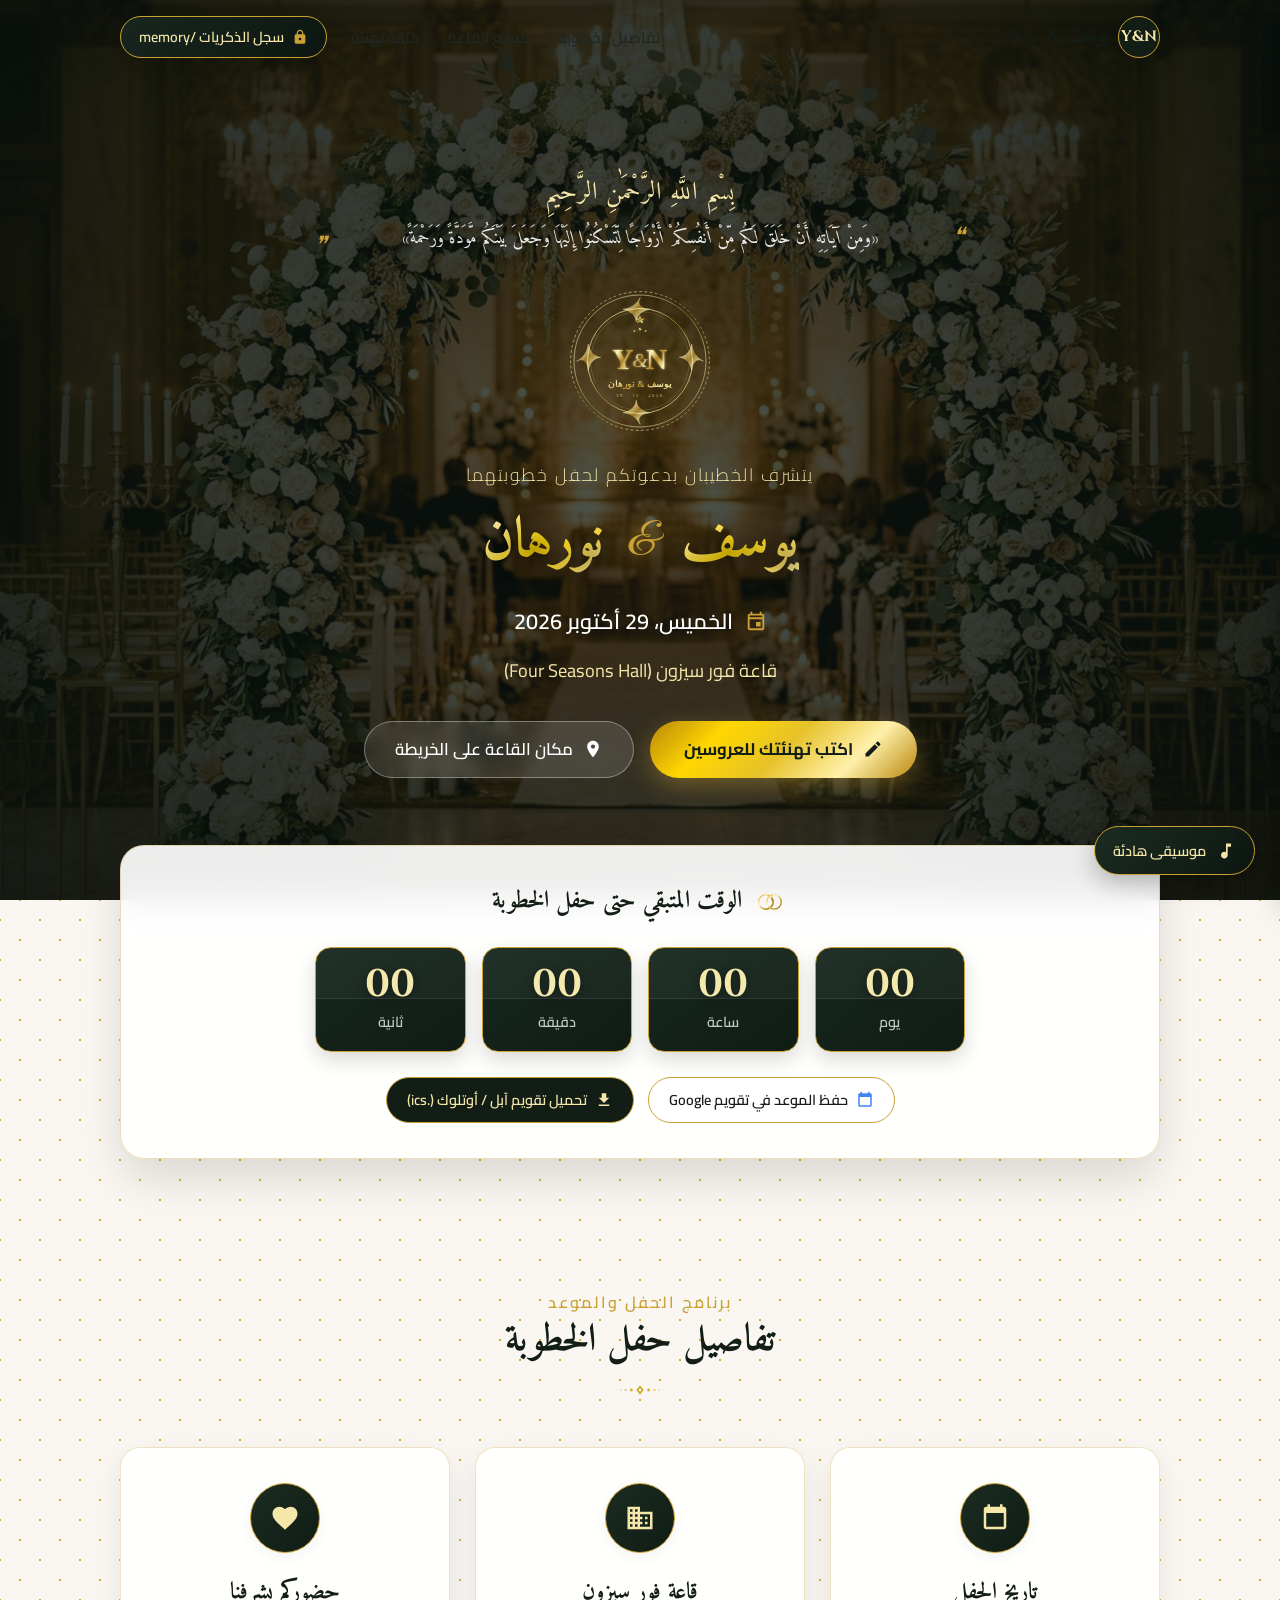
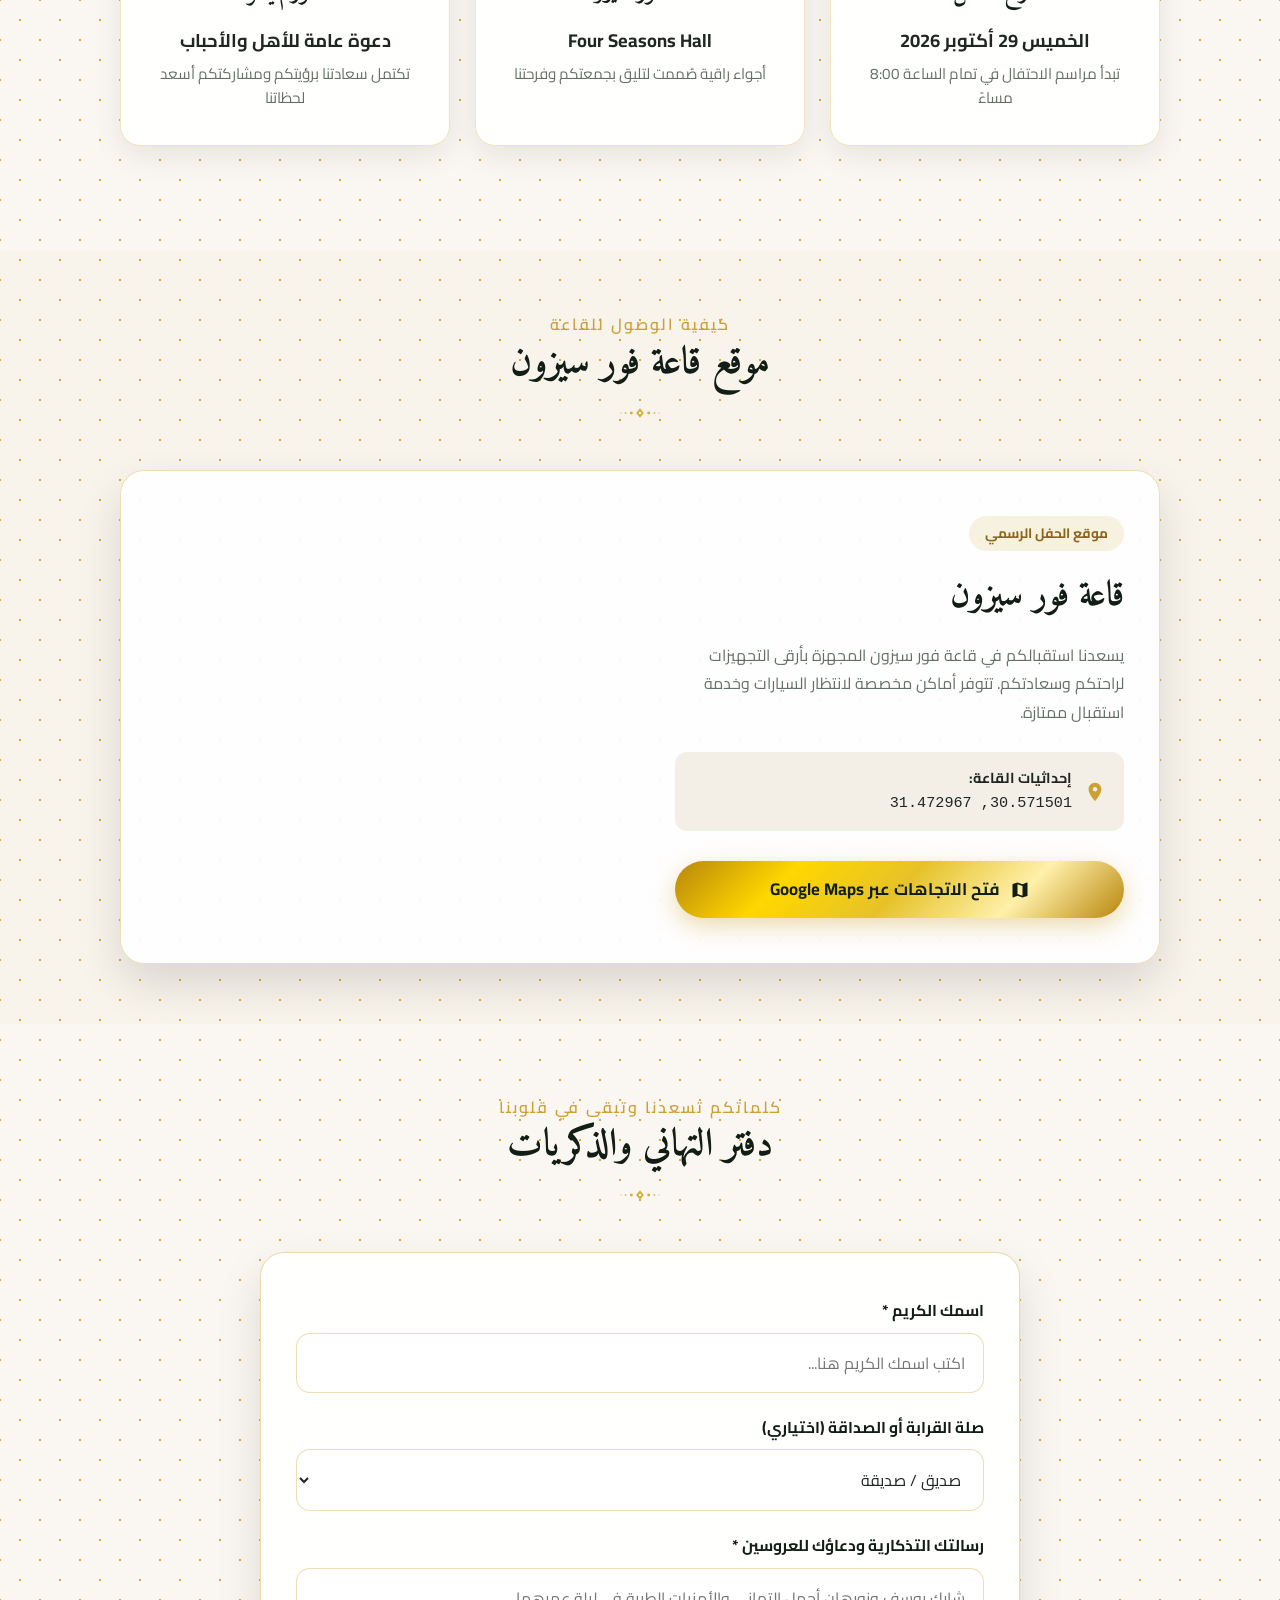
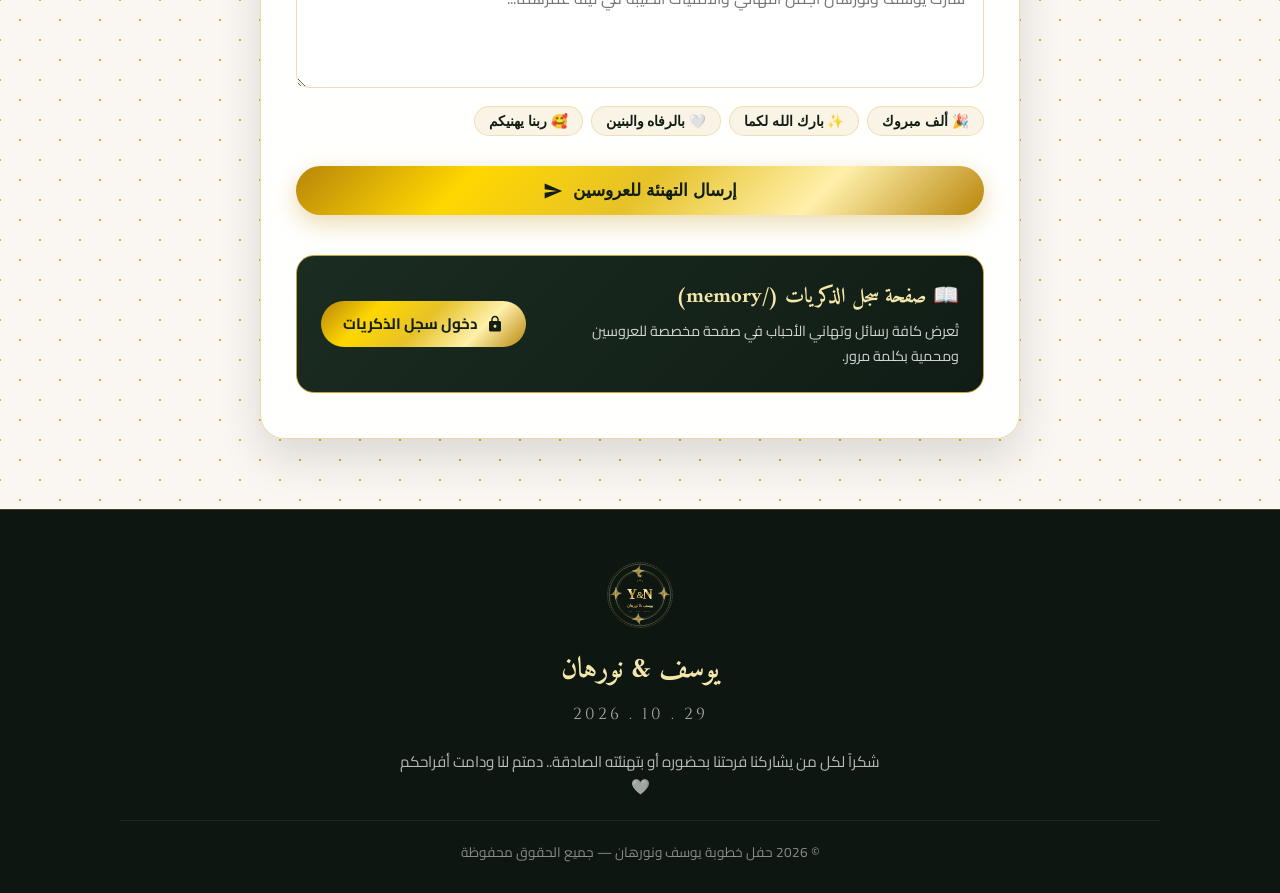
==== commit 18b22533: "Add files via upload" ====
--- a/weding/index.html
+++ b/weding/index.html
@@ -3,7 +3,7 @@
 <head>
   <meta charset="UTF-8">
   <meta name="viewport" content="width=device-width, initial-scale=1.0, viewport-fit=cover">
-  <title>دعوة زفاف يوسف & نورهان | Yousef & Norhan</title>
+  <title>دعوة خطوبة يوسف & نورهان | Yousef & Norhan</title>
   
   <!-- Mobile & Theme Tags -->
   <meta name="theme-color" content="#121d16">
@@ -11,9 +11,9 @@
   <meta name="apple-mobile-web-app-status-bar-style" content="black-translucent">
   
   <!-- SEO & Social Meta Tags -->
-  <meta name="description" content="يتشرف يوسف ونورهان بدعوتكم لحضور حفل زفافهما المبارك يوم الخميس 29/10/2026 في قاعة فور سيزون.">
-  <meta property="og:title" content="دعوة زفاف يوسف & نورهان 💍">
-  <meta property="og:description" content="يسعدنا مشاركتكم فرحتنا يوم الخميس 29/10/2026 بقاعة فور سيزون">
+  <meta name="description" content="يتشرف يوسف ونورهان بدعوتكم لحضور حفل خطوبتهما المبارك يوم الخميس 29/10/2026 في قاعة فور سيزون.">
+  <meta property="og:title" content="دعوة خطوبة يوسف & نورهان 💍">
+  <meta property="og:description" content="يسعدنا مشاركتكم فرحتنا بحفل خطوبتنا يوم الخميس 29/10/2026 بقاعة فور سيزون">
   <meta property="og:image" content="assets/images/hero-bg.jpg">
   <meta property="og:type" content="website">
 
@@ -39,7 +39,7 @@
       <!-- القائمة لأجهزة الكمبيوتر والتابلت -->
       <nav class="desktop-nav">
         <ul class="nav-links">
-          <li><a href="#details" class="nav-link">تفاصيل الفرح</a></li>
+          <li><a href="#details" class="nav-link">تفاصيل الخطوبة</a></li>
           <li><a href="#location" class="nav-link">موقع القاعة</a></li>
           <li><a href="#guestbook" class="nav-link">كتابة تهنئة</a></li>
           <li>
@@ -82,7 +82,7 @@
 
       <ul class="mobile-drawer-links">
         <li><a href="#hero" class="mobile-nav-link">🌸 الرئيسية</a></li>
-        <li><a href="#details" class="mobile-nav-link">📅 تفاصيل الموعد والبرنامج</a></li>
+        <li><a href="#details" class="mobile-nav-link">📅 تفاصيل الخطوبة والموعد</a></li>
         <li><a href="#location" class="mobile-nav-link">📍 موقع قاعة فور سيزون</a></li>
         <li><a href="#guestbook" class="mobile-nav-link">✍️ كتابة تهنئة للعروسين</a></li>
         <li>
@@ -105,7 +105,7 @@
   <!-- القسم الرئيسي (Hero Section) -->
   <section id="hero" class="hero-section">
     <div class="hero-bg-media">
-      <img src="assets/images/hero-bg.jpg" alt="قاعة الزفاف الملكية" loading="eager">
+      <img src="assets/images/hero-bg.jpg" alt="قاعة الحفل الملكية" loading="eager">
     </div>
     <div class="hero-overlay"></div>
 
@@ -121,7 +121,7 @@
         <img src="assets/images/monogram.svg" alt="شعار يوسف ونورهان" width="150" height="150">
       </div>
 
-      <div class="invitation-intro">يتشرف العروسان بدعوتكم لحفل زفافهما</div>
+      <div class="invitation-intro">يتشرف الخطيبان بدعوتكم لحفل خطوبتهما</div>
 
       <!-- أسماء العروسين -->
       <div class="couple-names-wrap">
@@ -166,8 +166,8 @@
     <div class="container">
       <div class="countdown-card">
         <h3 class="countdown-title">
-          <img src="assets/images/rings.svg" alt="خواتم الزفاف" width="36" height="24">
-          <span>الوقت المتبقي حتى ليلة العمر</span>
+          <img src="assets/images/rings.svg" alt="دبل الخطوبة" width="36" height="24">
+          <span>الوقت المتبقي حتى حفل الخطوبة</span>
         </h3>
 
         <div class="countdown-grid">
@@ -208,12 +208,12 @@
     </div>
   </section>
 
-  <!-- تفاصيل حفل الزفاف -->
+  <!-- تفاصيل حفل الخطوبة -->
   <section id="details" class="section-wrapper">
     <div class="container">
       <div class="section-header">
         <span class="section-subtitle">برنامج الحفل والموعد</span>
-        <h2 class="section-title">تفاصيل ليلة العمر</h2>
+        <h2 class="section-title">تفاصيل حفل الخطوبة</h2>
         <img src="assets/images/divider.svg" alt="فاصل زخرفي" class="luxury-divider">
       </div>
 
@@ -378,8 +378,8 @@
     </div>
   </section>
 
-  <!-- زر تشغيل الموسيقى الرومانسية الهادئة -->
-  <button id="musicToggleBtn" class="floating-music-btn" aria-label="تشغيل موسيقى الزفاف الهادئة">
+  <!-- زر تشغيل الموسيقى الهادئة -->
+  <button id="musicToggleBtn" class="floating-music-btn" aria-label="تشغيل الموسيقى الهادئة">
     <span class="music-icon">
       <svg viewBox="0 0 24 24" width="20" height="20" fill="currentColor">
         <path d="M12 3v10.55c-.59-.34-1.27-.55-2-.55-2.21 0-4 1.79-4 4s1.79 4 4 4 4-1.79 4-4V7h4V3h-6z"/>
@@ -400,7 +400,7 @@
         شكراً لكل من يشاركنا فرحتنا بحضوره أو بتهنئته الصادقة.. دمتم لنا ودامت أفراحكم 🤍
       </p>
       <div class="footer-copyright">
-        © 2026 حفل زفاف يوسف ونورهان — جميع الحقوق محفوظة
+        © 2026 حفل خطوبة يوسف ونورهان — جميع الحقوق محفوظة
       </div>
     </div>
   </footer>
--- a/weding/css/main.css
+++ b/weding/css/main.css
@@ -1,6 +1,6 @@
 /* ==========================================================================
-   دعوة زفاف يوسف ونورهان | Yousef & Norhan Wedding
-   Design System & Luxury Wedding Styles
+   دعوة خطوبة يوسف ونورهان | Yousef & Norhan Engagement
+   Design System & Luxury Engagement Styles
    ========================================================================== */
 
 @import url('https://fonts.googleapis.com/css2?family=Amiri:ital,wght@0,400;0,700;1,400&family=Cairo:wght@300;400;600;700;900&family=Cinzel:wght@400;600;700;800&family=Playfair+Display:ital,wght@0,600;1,400&family=Great+Vibes&display=swap');
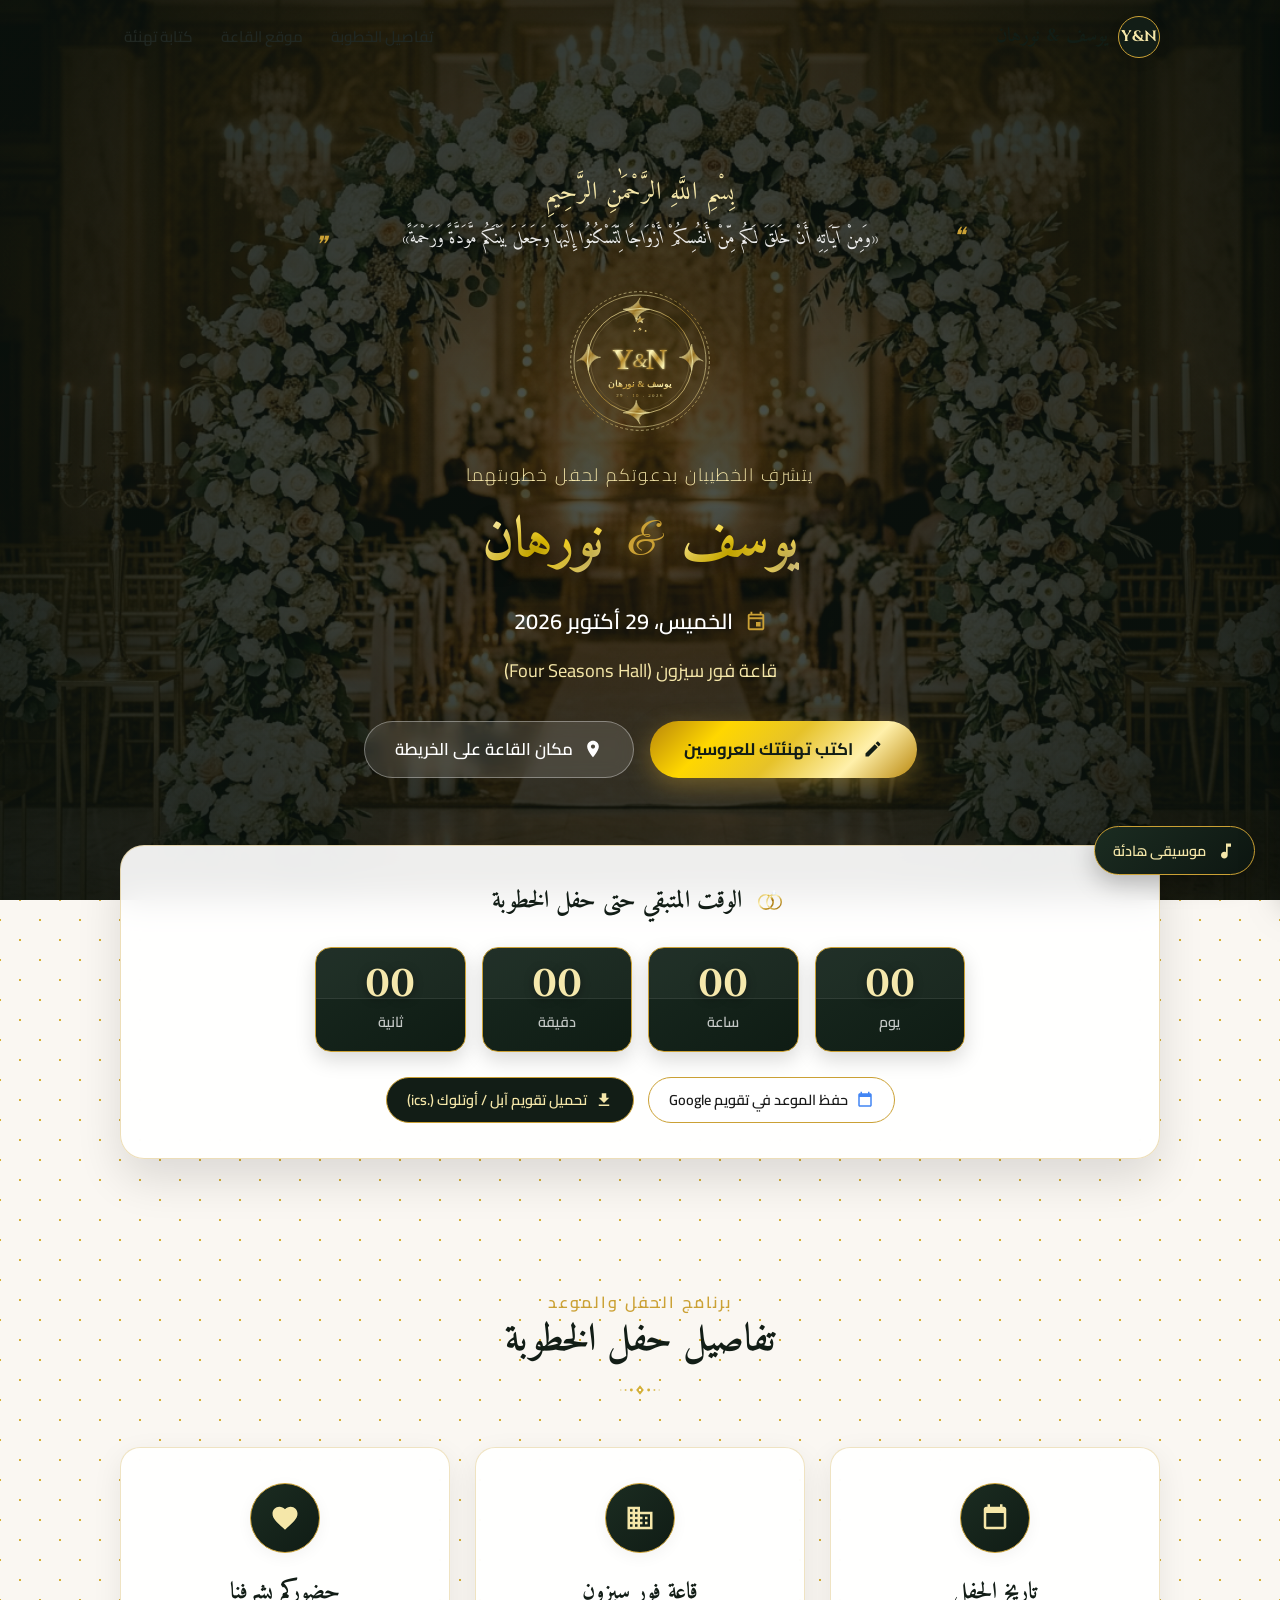
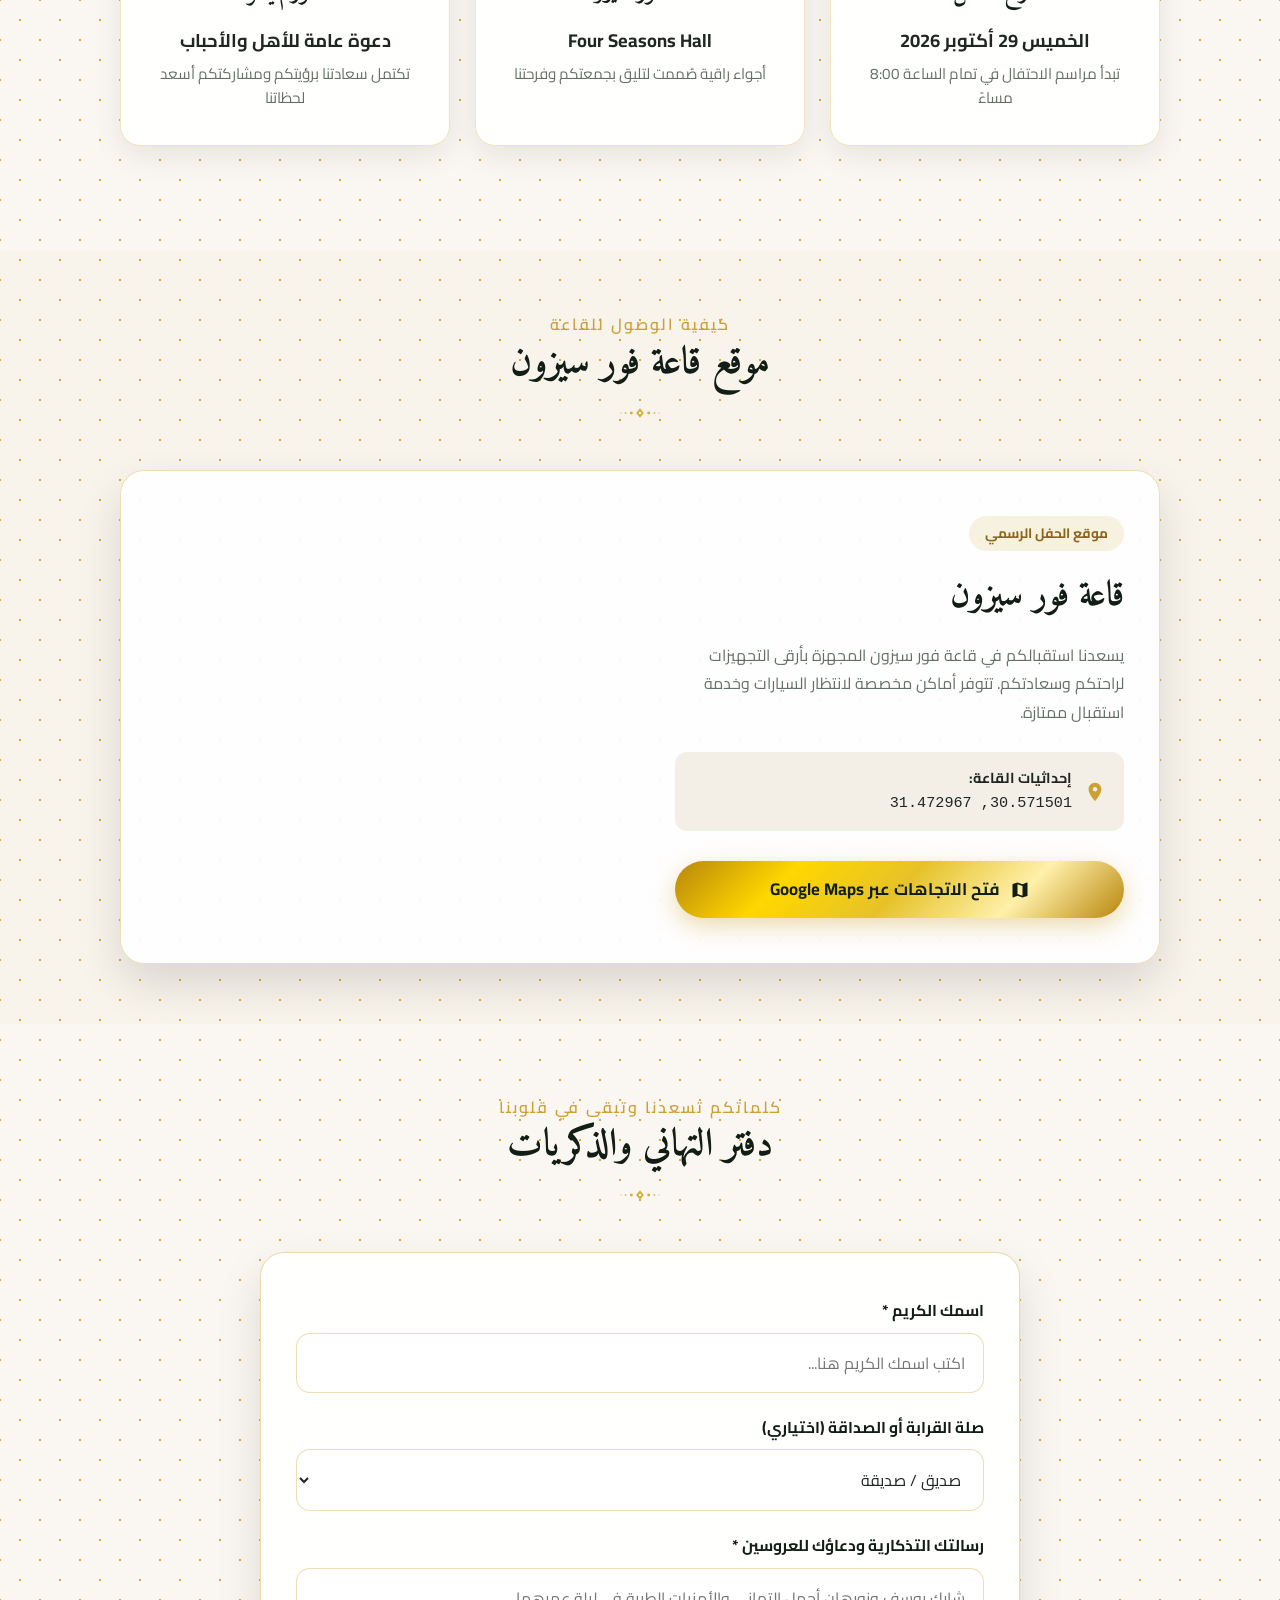
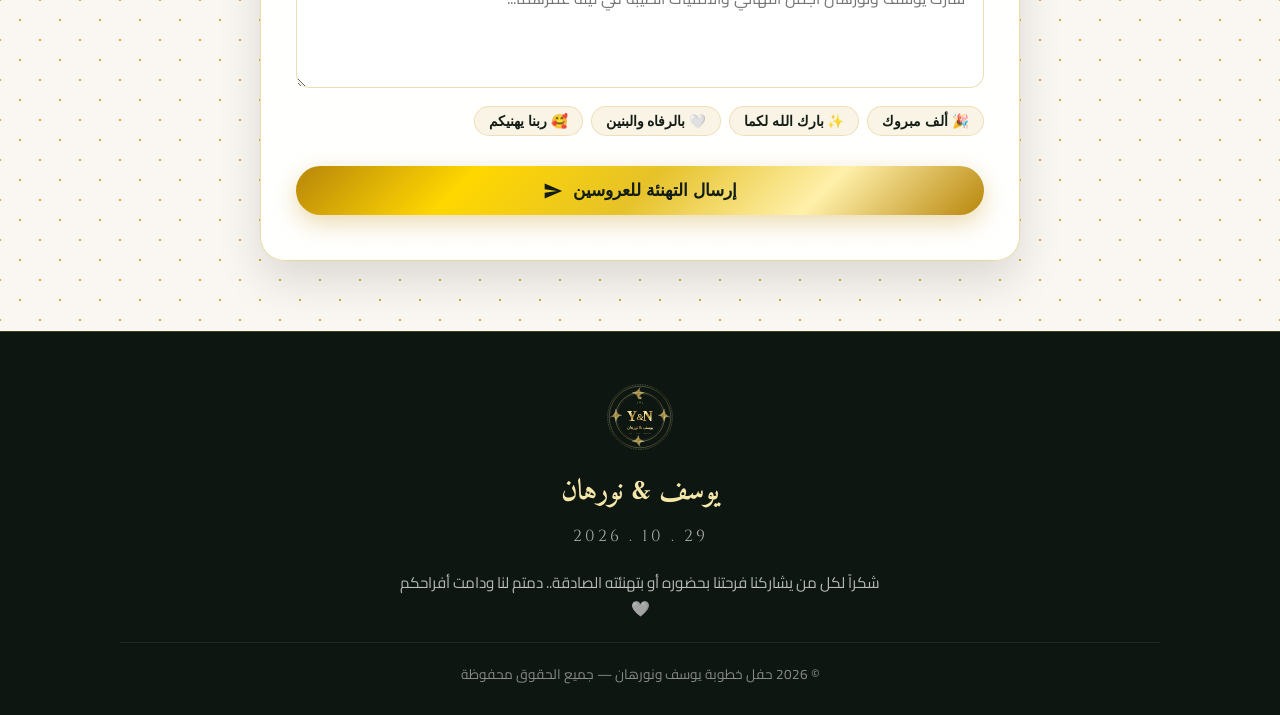
==== commit c6343d09: "Add files via upload" ====
--- a/weding/index.html
+++ b/weding/index.html
@@ -42,26 +42,11 @@
           <li><a href="#details" class="nav-link">تفاصيل الخطوبة</a></li>
           <li><a href="#location" class="nav-link">موقع القاعة</a></li>
           <li><a href="#guestbook" class="nav-link">كتابة تهنئة</a></li>
-          <li>
-            <a href="memory" class="nav-memory-btn" title="سجل الذكريات للعروسين">
-              <svg viewBox="0 0 24 24" width="16" height="16" fill="currentColor">
-                <path d="M18 8h-1V6c0-2.76-2.24-5-5-5S7 3.24 7 6v2H6c-1.1 0-2 .9-2 2v10c0 1.1.9 2 2 2h12c1.1 0 2-.9 2-2V10c0-1.1-.9-2-2-2zm-6 9c-1.1 0-2-.9-2-2s.9-2 2-2 2 .9 2 2-.9 2-2 2zm3.1-9H8.9V6c0-1.71 1.39-3.1 3.1-3.1 1.71 0 3.1 1.39 3.1 3.1v2z"/>
-              </svg>
-              <span>سجل الذكريات /memory</span>
-            </a>
-          </li>
         </ul>
       </nav>
 
       <!-- أدوات التنقل السريع للهواتف الذكية -->
       <div class="mobile-nav-actions">
-        <a href="memory" class="mobile-memory-pill" title="سجل الذكريات">
-          <svg viewBox="0 0 24 24" width="15" height="15" fill="currentColor">
-            <path d="M18 8h-1V6c0-2.76-2.24-5-5-5S7 3.24 7 6v2H6c-1.1 0-2 .9-2 2v10c0 1.1.9 2 2 2h12c1.1 0 2-.9 2-2V10c0-1.1-.9-2-2-2zm-6 9c-1.1 0-2-.9-2-2s.9-2 2-2 2 .9 2 2-.9 2-2 2zm3.1-9H8.9V6c0-1.71 1.39-3.1 3.1-3.1 1.71 0 3.1 1.39 3.1 3.1v2z"/>
-          </svg>
-          <span>الذكريات</span>
-        </a>
-
         <button id="mobileMenuBtn" class="mobile-menu-toggle" aria-label="فتح القائمة الرئيسية">
           <span></span>
           <span></span>
@@ -85,12 +70,6 @@
         <li><a href="#details" class="mobile-nav-link">📅 تفاصيل الخطوبة والموعد</a></li>
         <li><a href="#location" class="mobile-nav-link">📍 موقع قاعة فور سيزون</a></li>
         <li><a href="#guestbook" class="mobile-nav-link">✍️ كتابة تهنئة للعروسين</a></li>
-        <li>
-          <a href="memory" class="mobile-nav-link memory-highlight">
-            <span>📖 سجل الذكريات (/memory)</span>
-            <span class="lock-tag">محمي 🔑</span>
-          </a>
-        </li>
       </ul>
 
       <div class="mobile-drawer-footer">
@@ -360,20 +339,6 @@
           <div id="feedbackSuccess" class="alert-feedback alert-success"></div>
           <div id="feedbackError" class="alert-feedback alert-error"></div>
         </form>
-
-        <!-- رابط الانتقال لصفحة الذكريات المحمية -->
-        <div class="memory-link-banner">
-          <div class="memory-banner-text">
-            <h4>📖 صفحة سجل الذكريات (/memory)</h4>
-            <p>تُعرض كافة رسائل وتهاني الأحباب في صفحة مخصصة للعروسين ومحمية بكلمة مرور.</p>
-          </div>
-          <a href="memory" class="btn-enter-memory">
-            <svg viewBox="0 0 24 24" width="18" height="18" fill="currentColor">
-              <path d="M18 8h-1V6c0-2.76-2.24-5-5-5S7 3.24 7 6v2H6c-1.1 0-2 .9-2 2v10c0 1.1.9 2 2 2h12c1.1 0 2-.9 2-2V10c0-1.1-.9-2-2-2zm-6 9c-1.1 0-2-.9-2-2s.9-2 2-2 2 .9 2 2-.9 2-2 2zm3.1-9H8.9V6c0-1.71 1.39-3.1 3.1-3.1 1.71 0 3.1 1.39 3.1 3.1v2z"/>
-            </svg>
-            <span>دخول سجل الذكريات</span>
-          </a>
-        </div>
       </div>
     </div>
   </section>
